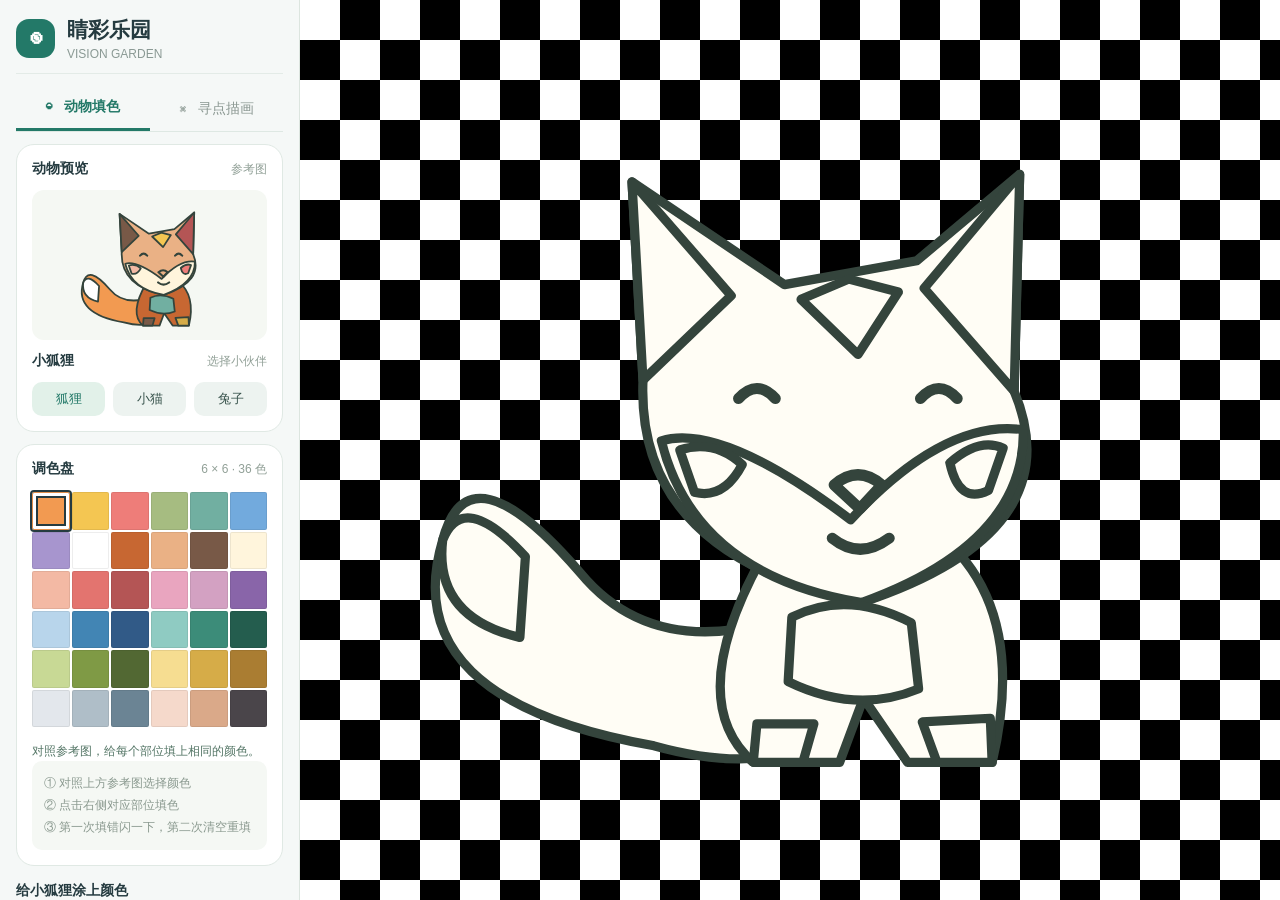
==== index.html @ 265930e8 "Use full-height sidebar and edge-to-edge animated training area" ====
<!doctype html><html lang="zh-CN"><head><meta charset="utf-8"><meta name="viewport" content="width=device-width,initial-scale=1"><title>睛彩乐园 · 视觉互动训练</title><style>
:root{font-family:Inter,'Microsoft YaHei',sans-serif;color:#253b40;background:#f5f8f7;--accent:#237968}*{box-sizing:border-box}body{margin:0}button,select,input{font:inherit}button,select{cursor:pointer}button{border:0;border-radius:10px;padding:11px 18px;background:#edf3f0;color:#38534c}button:hover{filter:brightness(.96)}button:focus-visible,select:focus-visible{outline:3px solid #e8a83b;outline-offset:3px}.top{height:84px;border-bottom:1px solid #e3ebe7;background:white;display:flex;align-items:center;justify-content:space-between;padding:0 5%}.brand{font-size:21px;font-weight:800;display:flex;gap:12px;align-items:center}.logo{background:#237968;color:white;width:39px;height:39px;border-radius:13px;display:grid;place-items:center;font-size:25px}.sub{font-size:12px;font-weight:400;color:#8a9994;margin-top:3px}.tag{font-size:12px;background:#edf5ef;color:#56816a;padding:8px 13px;border-radius:30px}main{max-width:1370px;margin:auto;padding:34px 36px}.heading{display:flex;justify-content:space-between;align-items:center}h1{font-size:29px;letter-spacing:1px;margin:0 0 9px}p{color:#85948e;font-size:14px;margin:0}.session{color:#678277;font-size:14px}.tabs{margin:28px 0 24px;display:flex;gap:8px;border-bottom:1px solid #dee8e3}.tabs button{background:none;border-radius:0;padding:16px 30px;color:#8b9892}.tabs button.active{color:#237968;border-bottom:3px solid #237968;font-weight:700}.layout{display:grid;grid-template-columns:280px 1fr;gap:24px}.card{background:white;border:1px solid #e0e9e4;border-radius:18px;padding:22px;margin-bottom:18px}.label{font-size:14px;font-weight:700;display:flex;justify-content:space-between;align-items:center}.muted{font-size:12px;color:#91a097;font-weight:400}.preview{height:180px;background:#f5f8f3;border-radius:12px;margin:18px 0 14px;display:grid;place-items:center}.preview svg{height:165px;width:200px}.animals{display:flex;gap:8px;margin-top:12px}.animals button{padding:8px 12px;font-size:13px;flex:1}.animals button.selected{background:#e2f1e9;color:#237968}.palette{display:grid;grid-template-columns:repeat(4,1fr);gap:14px;margin:22px 0}.swatch{width:42px;height:42px;border-radius:50%;padding:0;border:4px solid white;box-shadow:0 0 0 1px #e4eae6}.swatch.selected{box-shadow:0 0 0 2px #237968;transform:scale(1.08)}.hint{padding:12px;border-radius:10px;background:#f5f8f4;font-size:12px;line-height:1.8;color:#8a998f}.workspace{background:white;border:1px solid #dfe8e2;border-radius:18px;overflow:hidden;align-self:start}.workhead{padding:20px 24px;display:flex;align-items:center;justify-content:space-between}.status{font-size:12px;color:#61937c;display:flex;align-items:center;gap:6px}.status:before{content:'';height:6px;width:6px;border-radius:50%;background:#70ac86}.stage{height:465px;position:relative;display:grid;place-items:center;overflow:hidden;animation:soft 18s infinite alternate;transition:background 3s}.stage svg{height:90%;width:90%;max-width:620px;overflow:visible}.stage [data-part]{cursor:pointer;transition:fill .2s}.stage [data-part]:hover{filter:brightness(.95)}@keyframes soft{0%{background-color:#e6efd2}35%{background-color:#e3eaf7}70%{background-color:#f4e5d6}100%{background-color:#e0eee7}}.stage.paused,.stage.paused *{animation-play-state:paused!important}.stage.checker{animation:pattern 16s infinite alternate;background-image:conic-gradient(#b9d88c 25%,#e9a19b 0 50%,#b9d88c 0 75%,#e9a19b 0);background-size:64px 64px}.stage.stripes{animation:pattern 16s infinite alternate;background-image:repeating-linear-gradient(45deg,#333 0 18px,#fafafa 18px 36px)}@keyframes pattern{to{background-position:64px 32px}}.footbar{display:flex;align-items:center;justify-content:space-between;padding:18px 24px;gap:12px}.progress{height:5px;width:130px;background:#e9efeb;border-radius:5px;overflow:hidden;margin-top:7px}.progress i{height:100%;display:block;background:#4f9479;transition:width .4s}.controls{display:flex;gap:9px}.primary{background:#237968;color:white}.settings{display:flex;gap:24px;align-items:center;flex-wrap:wrap;background:white;border:1px solid #e0e9e4;padding:18px 23px;border-radius:14px;margin-top:18px;font-size:13px}.settings select{border:1px solid #dfe8e2;padding:7px;border-radius:7px;background:white;color:#526c60}.settings label{display:flex;align-items:center;gap:10px}.bottom{font-size:12px;color:#97a59e;margin:20px 0;text-align:center;line-height:1.8}.dot{position:absolute;width:26px;height:26px;border-radius:50%;background:#24e43e;border:3px solid white;box-shadow:0 0 0 2px #194d21,0 3px 8px #0005;padding:0;transform:translate(-50%,-50%);z-index:3}.reveal{stroke-dasharray:1;stroke-dashoffset:1;transition:stroke-dashoffset .75s ease;pointer-events:none}.complete{position:absolute;bottom:20px;background:#fffef0ee;padding:12px 22px;border-radius:30px;color:#237968;font-weight:700}.hidden{display:none!important}.note{font-size:12px;color:#778e80;line-height:1.9;margin-top:18px}footer{text-align:center;padding:20px;color:#a0aea5;font-size:12px;border-top:1px solid #e4ebe5}@media(max-width:850px){main{padding:24px 16px}.layout{grid-template-columns:210px 1fr;gap:12px}.card{padding:15px}.stage{height:420px}.footbar{padding:15px;flex-wrap:wrap}.top{padding:0 20px}.session{display:none}}@media(max-width:600px){.layout{grid-template-columns:1fr}.sidebar{display:grid;grid-template-columns:1fr 1fr;gap:10px}.preview{height:120px}.preview svg{height:110px}.palette{gap:10px;grid-template-columns:repeat(3,1fr)}.swatch{width:32px;height:32px}.stage{height:380px}.heading h1{font-size:24px}.settings{gap:14px}.tabs button{padding:14px 20px}.tag{display:none}}
.palette{grid-template-columns:repeat(6,minmax(0,1fr));gap:3px;margin:20px 0;width:100%;aspect-ratio:1}.swatch{width:100%;height:auto;aspect-ratio:1;border-radius:2px;border:1px solid #00000012;box-shadow:none;min-width:0;padding:0}.swatch.selected{box-shadow:inset 0 0 0 3px #fff,inset 0 0 0 5px #253b40;transform:none;outline:2px solid #253b40;outline-offset:0;z-index:1}.stage path.wrong{animation:wrong-flash .55s ease 1}@keyframes wrong-flash{0%,100%{filter:none}50%{fill:#ff6969;filter:brightness(1.5)}}#colorFeedback{min-height:40px;margin-top:12px;font-size:12px;line-height:1.7;color:#537565}.preview{height:210px}.preview svg{height:200px}@media(max-width:600px){.palette{gap:2px}.swatch{width:100%;height:auto}.preview{height:150px}.preview svg{height:140px}}
.stage.checker,.stage.blocks,.stage.stripes,.stage.mixed{transition:none;background-color:#fff;animation:flash-pattern 2s steps(1,end) infinite;background-size:80px 80px}.stage.checker{background-image:conic-gradient(#ff0000 25%,#00ff00 0 50%,#ff0000 0 75%,#00ff00 0)}.stage.blocks{background-image:conic-gradient(#000 25%,#fff 0 50%,#000 0 75%,#fff 0)}.stage.stripes{animation-name:stripe-flash;background-image:repeating-linear-gradient(45deg,#000 0 28px,#fff 28px 56px);background-size:auto}.stage.mixed{animation-name:mixed-flash;background-image:conic-gradient(#000 25%,#fff 0 50%,#000 0 75%,#fff 0)}@keyframes flash-pattern{0%,100%{background-position:0 0}50%{background-position:40px 0}}@keyframes mixed-flash{0%,100%{background-image:conic-gradient(#000 25%,#fff 0 50%,#000 0 75%,#fff 0);background-position:0 0}50%{background-image:conic-gradient(#ff0000 25%,#00ff00 0 50%,#ff0000 0 75%,#00ff00 0);background-position:40px 0}}
@keyframes stripe-flash{0%,100%{background-position:0 0}50%{background-position:39.6px 0}}
.stage{animation:none;transition:none}.stage.checker,.stage.blocks,.stage.stripes,.stage.mixed{animation-duration:1s;animation-iteration-count:infinite;animation-timing-function:steps(1,end)}

/* Edge-to-edge training surface; all controls live in the left rail. */
html,body{width:100%;height:100%;overflow:hidden}body{background:#fff}main{max-width:none;padding:0;margin:0;width:100%;height:100dvh}.layout{display:grid;grid-template-columns:300px minmax(0,1fr);gap:0;width:100%;height:100%;background:#fff}.sidebar{display:flex;flex-direction:column;gap:12px;height:100%;overflow-y:auto;padding:16px;background:#f5f8f7;border-right:1px solid #dce5df;overscroll-behavior:contain}.layout>section{height:100%;min-width:0;min-height:0}.workspace{border:0;border-radius:0;margin:0;width:100%;height:100%;position:relative}.stage{position:absolute;inset:0;width:100%;height:100%;border-radius:0}.stage svg{height:86%;width:90%;max-width:none;max-height:none}.sidebar .top{padding:0 0 12px;height:auto;min-height:55px;background:none;flex-shrink:0}.sidebar .tag,.heading,body>footer{display:none}.sidebar .tabs{margin:0;display:flex;gap:0;flex-shrink:0}.sidebar .tabs button{padding:12px 6px;flex:1;font-size:14px}.sidebar .card{margin:0;padding:15px;flex-shrink:0}.sidebar .preview{height:150px;margin:12px 0}.sidebar .preview svg{height:145px}.sidebar .palette{margin:14px 0;gap:2px}.sidebar .workhead{padding:4px 0;display:flex;flex-direction:column;align-items:flex-start;gap:8px}.sidebar .footbar{padding:10px 0;flex-direction:column;align-items:stretch;gap:12px}.sidebar .controls{display:flex;flex-wrap:wrap;gap:6px}.sidebar .controls button{padding:10px 12px;flex:1;white-space:nowrap}.sidebar .progress{width:100%}.sidebar .settings{padding:14px;margin:0;display:flex;flex-direction:column;align-items:stretch;gap:12px}.sidebar .settings label{justify-content:space-between;flex-wrap:wrap}.sidebar .settings select{max-width:100%;font-size:12px}.sidebar #fullscreen{margin:0!important;width:100%}.sidebar .bottom{text-align:left;margin:0;font-size:11px;line-height:1.7}.sidebar #colorFeedback{min-height:0}.layout:fullscreen{width:100vw;height:100dvh}.complete{pointer-events:none}@media(max-width:850px){.layout{grid-template-columns:240px minmax(0,1fr)}.sidebar{padding:12px}.sidebar .brand{font-size:18px}.sidebar .card{padding:12px}}@media(max-width:600px){.layout{grid-template-columns:165px minmax(0,1fr)}.sidebar{padding:8px;gap:8px}.sidebar .brand{font-size:15px;gap:6px}.sidebar .logo{width:28px;height:28px;font-size:20px}.sidebar .sub{font-size:9px}.sidebar .tabs button{font-size:12px;padding:10px 2px}.sidebar .card{padding:8px}.sidebar .label{font-size:12px;flex-wrap:wrap;gap:5px}.sidebar .preview{height:115px}.sidebar .preview svg{height:110px}.sidebar .animals{gap:3px}.sidebar .animals button{padding:6px 3px;font-size:11px}.sidebar .hint{padding:7px;font-size:10px}.sidebar .settings{padding:8px}.sidebar .settings label{font-size:11px}.sidebar .settings select{width:100%;font-size:11px}.stage svg{width:96%;height:90%}}
</style></head><body><header class="top"><div class="brand"><span class="logo">◉</span><div>睛彩乐园<div class="sub">VISION GARDEN</div></div></div><span class="tag">✦ 每一次专注，都是小小的进步</span></header><main><div class="heading"><div><h1>让专注，变得有趣一点</h1><p>跟着色彩与小绿点，开启今天的视觉探索。</p></div><div class="session">◷ 本次探索 <b id="timer">00:00</b></div></div><nav class="tabs"><button class="active" data-mode="color">◒ &nbsp; 动物填色</button><button data-mode="dots">⌘ &nbsp; 寻点描画</button></nav><div class="layout"><aside class="sidebar"><section class="card"><div class="label">动物预览 <span class="muted">参考图</span></div><div id="preview" class="preview"></div><div class="label"><span id="animalTitle">小狐狸</span><span class="muted">选择小伙伴</span></div><div class="animals"><button data-animal="fox" class="selected">狐狸</button><button data-animal="cat">小猫</button><button data-animal="rabbit">兔子</button></div></section><section class="card" id="paletteCard"><div class="label">调色盘 <span class="muted">6 × 6 · 36 色</span></div><div id="palette" class="palette"></div><div id="colorFeedback" role="status" aria-live="polite">对照参考图，给每个部位填上相同的颜色。</div><div class="hint">① 对照上方参考图选择颜色<br>② 点击右侧对应部位填色<br>③ 第一次填错闪一下，第二次清空重填</div></section><section class="card hidden" id="dotCard"><div class="label">寻找小绿点</div><p class="note">点击画面中的小绿点，黑色线条就会慢慢出现。<br>沿着绿点一步步探索，看看藏着哪位小伙伴。</p><div class="hint" style="margin-top:18px">共 16 个点 · 无需拖动<br>完成后可更换动物再试一次</div></section></aside><section><div class="workspace"><div class="workhead"><span class="label" id="workTitle">给小狐狸涂上颜色</span><span class="status" id="status">黑白块交替闪烁中</span></div><div class="stage" id="stage"></div><div class="footbar"><div><span class="muted" id="progressText"></span><div class="progress"><i id="progressBar"></i></div></div><div class="controls"><button id="undo">↶ 撤销</button><button id="reset">↻ 重新开始</button><button id="pause" class="primary">Ⅱ 暂停</button></div></div></div><div class="settings"><label>背景模式 <select id="bg"><option value="mixed">黑白 / 红绿交替</option><option value="checker">红绿块闪烁</option><option value="blocks" selected>黑白块闪烁</option><option value="stripes">黑白条纹闪烁</option></select></label><label>变换速度 <select id="speed"><option value="4">慢速 · 每秒0.5次</option><option value="2">标准 · 每秒1次</option><option value="1" selected>较快 · 每秒2次</option></select></label><label id="dotSizeLabel" class="hidden">绿点大小 <input id="dotSize" type="range" min="18" max="40" value="26" style="width:75px"></label><button id="fullscreen" style="margin-left:auto">⛶ 全屏</button></div><div class="bottom">闪烁可能引起光敏不适，有光敏性癫痫史者请勿使用闪烁模式；不适时立即暂停。此项目为互动演示，不提供治疗方案。</div></section></div></main><footer>睛彩乐园 &nbsp; / &nbsp; 发现色彩 · 练习专注 · 快乐成长</footer><script src="app.js"></script></body></html>
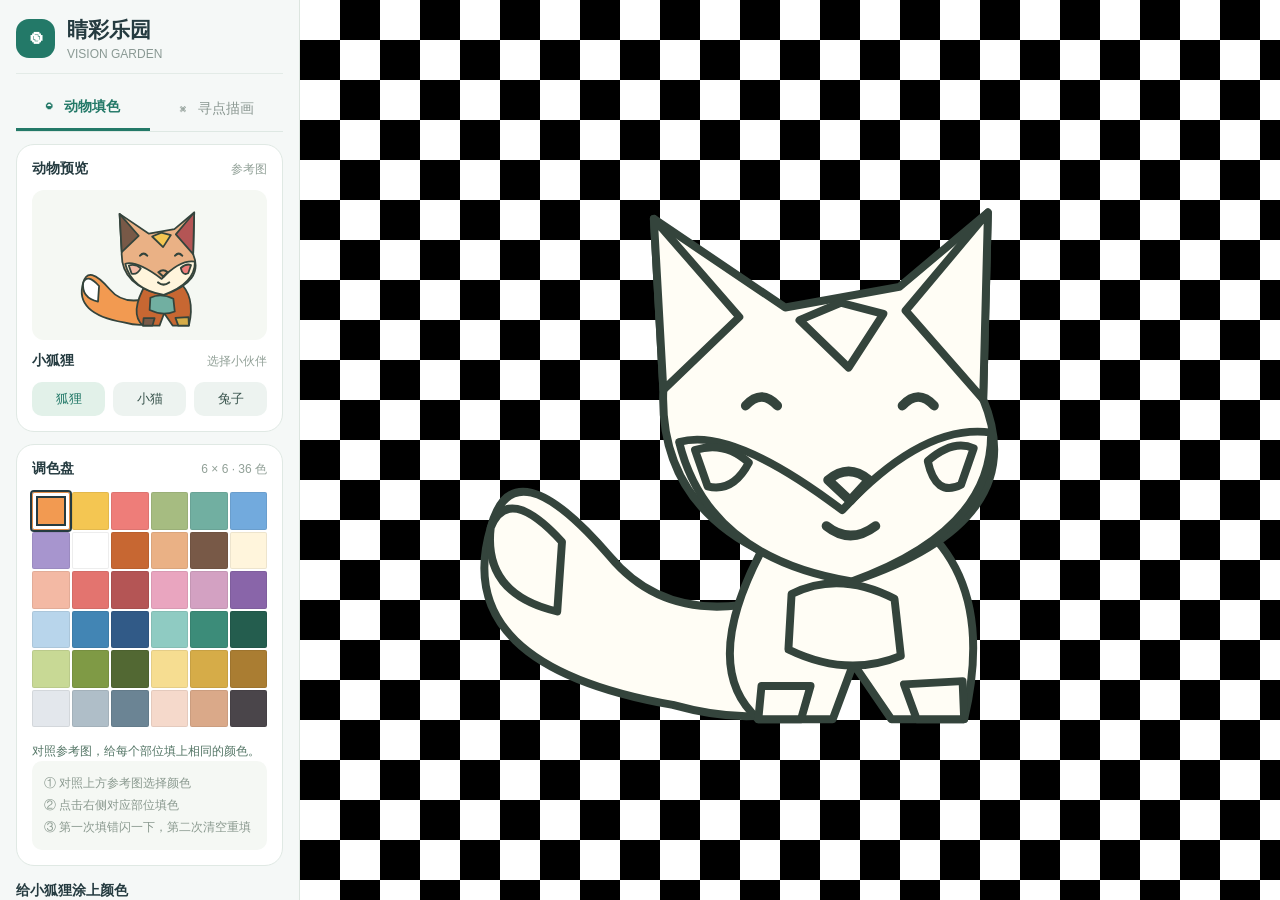
==== commit 587e3014: "Fit animal artwork within viewport without clipping" ====
--- a/index.html
+++ b/index.html
@@ -7,4 +7,7 @@
 
 /* Edge-to-edge training surface; all controls live in the left rail. */
 html,body{width:100%;height:100%;overflow:hidden}body{background:#fff}main{max-width:none;padding:0;margin:0;width:100%;height:100dvh}.layout{display:grid;grid-template-columns:300px minmax(0,1fr);gap:0;width:100%;height:100%;background:#fff}.sidebar{display:flex;flex-direction:column;gap:12px;height:100%;overflow-y:auto;padding:16px;background:#f5f8f7;border-right:1px solid #dce5df;overscroll-behavior:contain}.layout>section{height:100%;min-width:0;min-height:0}.workspace{border:0;border-radius:0;margin:0;width:100%;height:100%;position:relative}.stage{position:absolute;inset:0;width:100%;height:100%;border-radius:0}.stage svg{height:86%;width:90%;max-width:none;max-height:none}.sidebar .top{padding:0 0 12px;height:auto;min-height:55px;background:none;flex-shrink:0}.sidebar .tag,.heading,body>footer{display:none}.sidebar .tabs{margin:0;display:flex;gap:0;flex-shrink:0}.sidebar .tabs button{padding:12px 6px;flex:1;font-size:14px}.sidebar .card{margin:0;padding:15px;flex-shrink:0}.sidebar .preview{height:150px;margin:12px 0}.sidebar .preview svg{height:145px}.sidebar .palette{margin:14px 0;gap:2px}.sidebar .workhead{padding:4px 0;display:flex;flex-direction:column;align-items:flex-start;gap:8px}.sidebar .footbar{padding:10px 0;flex-direction:column;align-items:stretch;gap:12px}.sidebar .controls{display:flex;flex-wrap:wrap;gap:6px}.sidebar .controls button{padding:10px 12px;flex:1;white-space:nowrap}.sidebar .progress{width:100%}.sidebar .settings{padding:14px;margin:0;display:flex;flex-direction:column;align-items:stretch;gap:12px}.sidebar .settings label{justify-content:space-between;flex-wrap:wrap}.sidebar .settings select{max-width:100%;font-size:12px}.sidebar #fullscreen{margin:0!important;width:100%}.sidebar .bottom{text-align:left;margin:0;font-size:11px;line-height:1.7}.sidebar #colorFeedback{min-height:0}.layout:fullscreen{width:100vw;height:100dvh}.complete{pointer-events:none}@media(max-width:850px){.layout{grid-template-columns:240px minmax(0,1fr)}.sidebar{padding:12px}.sidebar .brand{font-size:18px}.sidebar .card{padding:12px}}@media(max-width:600px){.layout{grid-template-columns:165px minmax(0,1fr)}.sidebar{padding:8px;gap:8px}.sidebar .brand{font-size:15px;gap:6px}.sidebar .logo{width:28px;height:28px;font-size:20px}.sidebar .sub{font-size:9px}.sidebar .tabs button{font-size:12px;padding:10px 2px}.sidebar .card{padding:8px}.sidebar .label{font-size:12px;flex-wrap:wrap;gap:5px}.sidebar .preview{height:115px}.sidebar .preview svg{height:110px}.sidebar .animals{gap:3px}.sidebar .animals button{padding:6px 3px;font-size:11px}.sidebar .hint{padding:7px;font-size:10px}.sidebar .settings{padding:8px}.sidebar .settings label{font-size:11px}.sidebar .settings select{width:100%;font-size:11px}.stage svg{width:96%;height:90%}}
+
+/* Size SVG against both stage dimensions without contributing intrinsic grid height. */
+.stage>svg{position:absolute;left:50%;top:50%;transform:translate(-50%,-50%);display:block;width:82%;height:82%;max-width:760px;max-height:82%;min-width:0;min-height:0;overflow:hidden;object-fit:contain}
 </style></head><body><header class="top"><div class="brand"><span class="logo">◉</span><div>睛彩乐园<div class="sub">VISION GARDEN</div></div></div><span class="tag">✦ 每一次专注，都是小小的进步</span></header><main><div class="heading"><div><h1>让专注，变得有趣一点</h1><p>跟着色彩与小绿点，开启今天的视觉探索。</p></div><div class="session">◷ 本次探索 <b id="timer">00:00</b></div></div><nav class="tabs"><button class="active" data-mode="color">◒ &nbsp; 动物填色</button><button data-mode="dots">⌘ &nbsp; 寻点描画</button></nav><div class="layout"><aside class="sidebar"><section class="card"><div class="label">动物预览 <span class="muted">参考图</span></div><div id="preview" class="preview"></div><div class="label"><span id="animalTitle">小狐狸</span><span class="muted">选择小伙伴</span></div><div class="animals"><button data-animal="fox" class="selected">狐狸</button><button data-animal="cat">小猫</button><button data-animal="rabbit">兔子</button></div></section><section class="card" id="paletteCard"><div class="label">调色盘 <span class="muted">6 × 6 · 36 色</span></div><div id="palette" class="palette"></div><div id="colorFeedback" role="status" aria-live="polite">对照参考图，给每个部位填上相同的颜色。</div><div class="hint">① 对照上方参考图选择颜色<br>② 点击右侧对应部位填色<br>③ 第一次填错闪一下，第二次清空重填</div></section><section class="card hidden" id="dotCard"><div class="label">寻找小绿点</div><p class="note">点击画面中的小绿点，黑色线条就会慢慢出现。<br>沿着绿点一步步探索，看看藏着哪位小伙伴。</p><div class="hint" style="margin-top:18px">共 16 个点 · 无需拖动<br>完成后可更换动物再试一次</div></section></aside><section><div class="workspace"><div class="workhead"><span class="label" id="workTitle">给小狐狸涂上颜色</span><span class="status" id="status">黑白块交替闪烁中</span></div><div class="stage" id="stage"></div><div class="footbar"><div><span class="muted" id="progressText"></span><div class="progress"><i id="progressBar"></i></div></div><div class="controls"><button id="undo">↶ 撤销</button><button id="reset">↻ 重新开始</button><button id="pause" class="primary">Ⅱ 暂停</button></div></div></div><div class="settings"><label>背景模式 <select id="bg"><option value="mixed">黑白 / 红绿交替</option><option value="checker">红绿块闪烁</option><option value="blocks" selected>黑白块闪烁</option><option value="stripes">黑白条纹闪烁</option></select></label><label>变换速度 <select id="speed"><option value="4">慢速 · 每秒0.5次</option><option value="2">标准 · 每秒1次</option><option value="1" selected>较快 · 每秒2次</option></select></label><label id="dotSizeLabel" class="hidden">绿点大小 <input id="dotSize" type="range" min="18" max="40" value="26" style="width:75px"></label><button id="fullscreen" style="margin-left:auto">⛶ 全屏</button></div><div class="bottom">闪烁可能引起光敏不适，有光敏性癫痫史者请勿使用闪烁模式；不适时立即暂停。此项目为互动演示，不提供治疗方案。</div></section></div></main><footer>睛彩乐园 &nbsp; / &nbsp; 发现色彩 · 练习专注 · 快乐成长</footer><script src="app.js"></script></body></html>
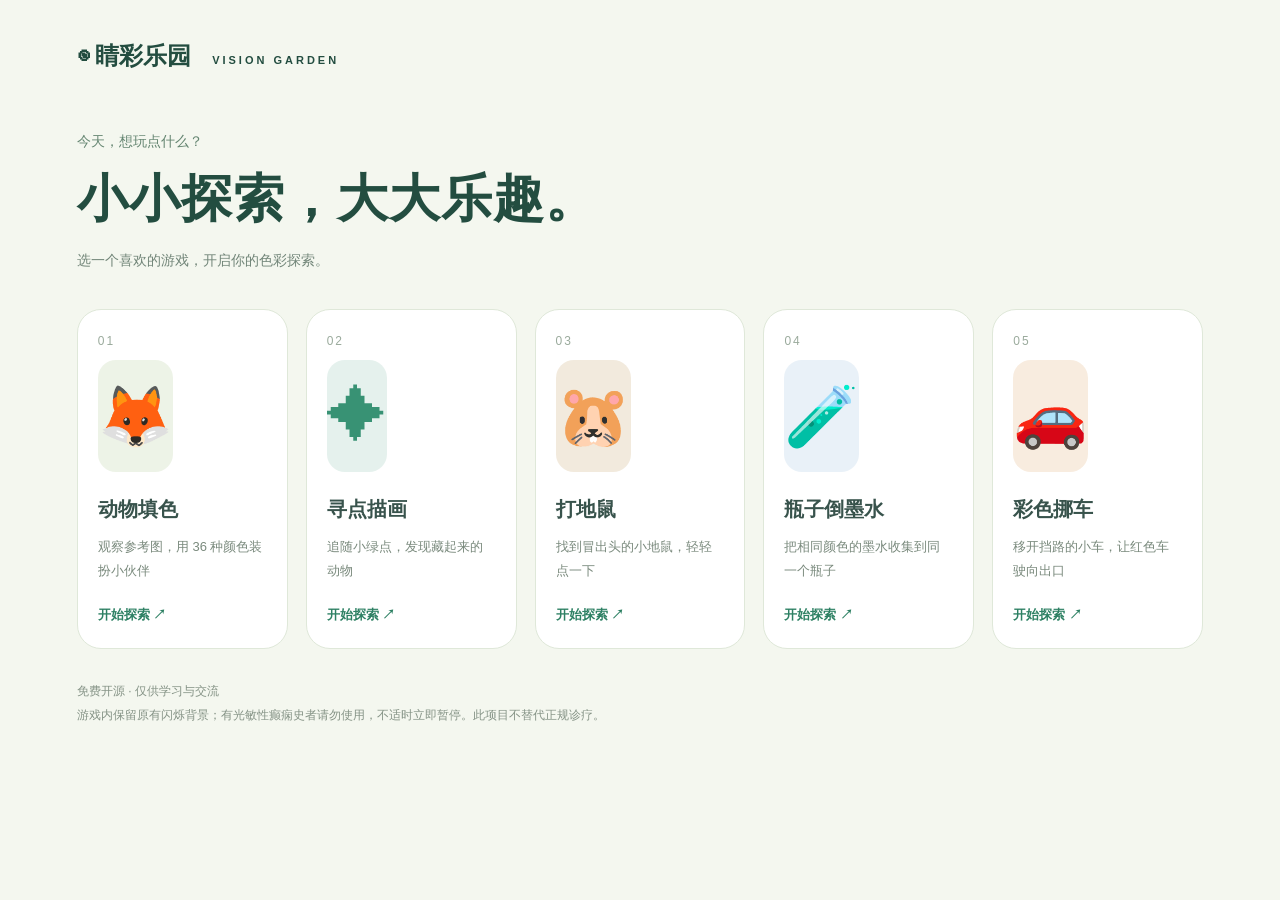
==== commit ef87a021: "Add game lobby and immersive mini-games" ====
--- a/index.html
+++ b/index.html
@@ -10,4 +10,5 @@
 
 /* Size SVG against both stage dimensions without contributing intrinsic grid height. */
 .stage>svg{position:absolute;left:50%;top:50%;transform:translate(-50%,-50%);display:block;width:82%;height:82%;max-width:760px;max-height:82%;min-width:0;min-height:0;overflow:hidden;object-fit:contain}
-</style></head><body><header class="top"><div class="brand"><span class="logo">◉</span><div>睛彩乐园<div class="sub">VISION GARDEN</div></div></div><span class="tag">✦ 每一次专注，都是小小的进步</span></header><main><div class="heading"><div><h1>让专注，变得有趣一点</h1><p>跟着色彩与小绿点，开启今天的视觉探索。</p></div><div class="session">◷ 本次探索 <b id="timer">00:00</b></div></div><nav class="tabs"><button class="active" data-mode="color">◒ &nbsp; 动物填色</button><button data-mode="dots">⌘ &nbsp; 寻点描画</button></nav><div class="layout"><aside class="sidebar"><section class="card"><div class="label">动物预览 <span class="muted">参考图</span></div><div id="preview" class="preview"></div><div class="label"><span id="animalTitle">小狐狸</span><span class="muted">选择小伙伴</span></div><div class="animals"><button data-animal="fox" class="selected">狐狸</button><button data-animal="cat">小猫</button><button data-animal="rabbit">兔子</button></div></section><section class="card" id="paletteCard"><div class="label">调色盘 <span class="muted">6 × 6 · 36 色</span></div><div id="palette" class="palette"></div><div id="colorFeedback" role="status" aria-live="polite">对照参考图，给每个部位填上相同的颜色。</div><div class="hint">① 对照上方参考图选择颜色<br>② 点击右侧对应部位填色<br>③ 第一次填错闪一下，第二次清空重填</div></section><section class="card hidden" id="dotCard"><div class="label">寻找小绿点</div><p class="note">点击画面中的小绿点，黑色线条就会慢慢出现。<br>沿着绿点一步步探索，看看藏着哪位小伙伴。</p><div class="hint" style="margin-top:18px">共 16 个点 · 无需拖动<br>完成后可更换动物再试一次</div></section></aside><section><div class="workspace"><div class="workhead"><span class="label" id="workTitle">给小狐狸涂上颜色</span><span class="status" id="status">黑白块交替闪烁中</span></div><div class="stage" id="stage"></div><div class="footbar"><div><span class="muted" id="progressText"></span><div class="progress"><i id="progressBar"></i></div></div><div class="controls"><button id="undo">↶ 撤销</button><button id="reset">↻ 重新开始</button><button id="pause" class="primary">Ⅱ 暂停</button></div></div></div><div class="settings"><label>背景模式 <select id="bg"><option value="mixed">黑白 / 红绿交替</option><option value="checker">红绿块闪烁</option><option value="blocks" selected>黑白块闪烁</option><option value="stripes">黑白条纹闪烁</option></select></label><label>变换速度 <select id="speed"><option value="4">慢速 · 每秒0.5次</option><option value="2">标准 · 每秒1次</option><option value="1" selected>较快 · 每秒2次</option></select></label><label id="dotSizeLabel" class="hidden">绿点大小 <input id="dotSize" type="range" min="18" max="40" value="26" style="width:75px"></label><button id="fullscreen" style="margin-left:auto">⛶ 全屏</button></div><div class="bottom">闪烁可能引起光敏不适，有光敏性癫痫史者请勿使用闪烁模式；不适时立即暂停。此项目为互动演示，不提供治疗方案。</div></section></div></main><footer>睛彩乐园 &nbsp; / &nbsp; 发现色彩 · 练习专注 · 快乐成长</footer><script src="app.js"></script></body></html>
+</style><link rel="stylesheet" href="games.css"></head><body><header class="top"><div class="brand"><span class="logo">◉</span><div>睛彩乐园<div class="sub">VISION GARDEN</div></div></div><span class="tag">✦ 每一次专注，都是小小的进步</span></header><main><div class="heading"><div><h1>让专注，变得有趣一点</h1><p>跟着色彩与小绿点，开启今天的视觉探索。</p></div><div class="session">◷ 本次探索 <b id="timer">00:00</b></div></div><nav class="tabs"><button class="active" data-mode="color">◒ &nbsp; 动物填色</button><button data-mode="dots">⌘ &nbsp; 寻点描画</button></nav><div class="layout"><aside class="sidebar"><section class="card"><div class="label">动物预览 <span class="muted">参考图</span></div><div id="preview" class="preview"></div><div class="label"><span id="animalTitle">小狐狸</span><span class="muted">选择小伙伴</span></div><div class="animals"><button data-animal="fox" class="selected">狐狸</button><button data-animal="cat">小猫</button><button data-animal="rabbit">兔子</button></div></section><section class="card" id="paletteCard"><div class="label">调色盘 <span class="muted">6 × 6 · 36 色</span></div><div id="palette" class="palette"></div><div id="colorFeedback" role="status" aria-live="polite">对照参考图，给每个部位填上相同的颜色。</div><div class="hint">① 对照上方参考图选择颜色<br>② 点击右侧对应部位填色<br>③ 第一次填错闪一下，第二次清空重填</div></section><section class="card hidden" id="dotCard"><div class="label">寻找小绿点</div><p class="note">点击画面中的小绿点，黑色线条就会慢慢出现。<br>沿着绿点一步步探索，看看藏着哪位小伙伴。</p><div class="hint" style="margin-top:18px">共 16 个点 · 无需拖动<br>完成后可更换动物再试一次</div></section></aside><section><div class="workspace"><div class="workhead"><span class="label" id="workTitle">给小狐狸涂上颜色</span><span class="status" id="status">黑白块交替闪烁中</span></div><div class="stage" id="stage"></div><div class="footbar"><div><span class="muted" id="progressText"></span><div class="progress"><i id="progressBar"></i></div></div><div class="controls"><button id="undo">↶ 撤销</button><button id="reset">↻ 重新开始</button><button id="pause" class="primary">Ⅱ 暂停</button></div></div></div><div class="settings"><label>背景模式 <select id="bg"><option value="mixed">黑白 / 红绿交替</option><option value="checker">红绿块闪烁</option><option value="blocks" selected>黑白块闪烁</option><option value="stripes">黑白条纹闪烁</option></select></label><label>变换速度 <select id="speed"><option value="4">慢速 · 每秒0.5次</option><option value="2">标准 · 每秒1次</option><option value="1" selected>较快 · 每秒2次</option></select></label><label id="dotSizeLabel" class="hidden">绿点大小 <input id="dotSize" type="range" min="18" max="40" value="26" style="width:75px"></label><button id="fullscreen" style="margin-left:auto">⛶ 全屏</button></div><div class="bottom">闪烁可能引起光敏不适，有光敏性癫痫史者请勿使用闪烁模式；不适时立即暂停。此项目为互动演示，不提供治疗方案。</div></section></div></main><footer>睛彩乐园 &nbsp; / &nbsp; 发现色彩 · 练习专注 · 快乐成长</footer><script src="app.js"></script><script src="games.js"></script></body></html>
+
--- a/games.css
+++ b/games.css
@@ -0,0 +1,2 @@
+#home{height:100dvh;overflow:auto;background:#f4f7ef;padding:40px clamp(20px,6vw,100px);color:#234d40}.home-brand{font-size:24px;font-weight:800}.home-brand small{font-size:11px;letter-spacing:3px;margin-left:14px}.home-intro{margin:60px 0 36px}.home-intro>span{font-size:14px;color:#648571}.home-intro h1{font-size:clamp(30px,4vw,54px);margin:14px 0}.home-intro p{color:#718578;line-height:1.8}.game-grid{display:grid;grid-template-columns:repeat(5,minmax(0,1fr));gap:18px}.game-card{text-align:left;border-radius:24px;background:#fff;padding:24px 20px;min-height:310px;border:1px solid #dfe8d9;position:relative;transition:transform .2s,box-shadow .2s;display:flex;flex-direction:column}.game-card:hover{transform:translateY(-5px);box-shadow:0 12px 30px #244e4012}.game-number{font-size:12px;color:#9aaa9c;letter-spacing:2px}.game-icon{display:grid;place-items:center;font-size:60px;height:112px;margin:12px 0;background:#edf3e7;border-radius:18px}.game-dots .game-icon{color:#389274;background:#e5f1ed}.game-water .game-icon{background:#e9f1f8}.game-cars .game-icon{background:#f8ecdf}.game-mole .game-icon{background:#f2eadd}.game-card h2{font-size:20px;margin:12px 0}.game-card p{font-size:13px;line-height:1.8;color:#7a8a7d}.play-link{margin-top:auto;padding-top:24px;font-size:13px;font-weight:700;color:#2d8063}.home-note{font-size:12px;line-height:2;color:#859386;margin:30px 0}.layout.immersive{grid-template-columns:minmax(0,1fr)}.immersive>.sidebar{display:none}.game-toolbar{position:absolute;z-index:10;top:12px;left:312px;right:12px;display:flex;align-items:center;gap:8px;background:#fffffff2;border:1px solid #dfe8df;padding:8px;border-radius:15px;box-shadow:0 4px 20px #0001;flex-wrap:wrap}.immersive .game-toolbar{left:12px}.game-toolbar button{font-size:13px;padding:9px 12px}.game-toolbar strong{font-size:15px}.game-toolbar #gameMeter{margin-right:auto;font-size:12px;color:#5d776a}.game-options{position:absolute;right:12px;top:76px;z-index:20;background:white;border-radius:14px;padding:18px;box-shadow:0 8px 35px #0003;width:min(340px,90vw)}.game-options .settings{margin:0;padding:0;border:0;display:flex;flex-direction:column;align-items:stretch;gap:16px}.game-options label{display:flex;justify-content:space-between;align-items:center;gap:12px;font-size:13px}.game-options #animalOption{margin-top:16px}.game-options p{font-size:11px;line-height:1.7;margin-top:15px}.play-area{position:absolute;inset:88px 12px 16px;display:flex;flex-direction:column;align-items:center;justify-content:center;gap:18px;overflow:auto}.play-caption{text-align:center;background:#fffffff2;padding:12px 24px;border-radius:18px;max-width:95%}.play-caption h2{font-size:22px;margin:0 0 7px}.play-caption p{font-size:13px;color:#63766a;line-height:1.6}.mole-board{display:grid;grid-template-columns:repeat(3,1fr);gap:clamp(10px,3vh,28px);width:min(560px,85vw);max-height:65%;aspect-ratio:1.3}.hole{background:#684933;border:6px solid #d9c49a;border-radius:50%;padding:0;box-shadow:inset 0 10px 0 #0003;min-height:0;display:grid;place-items:center}.hole span{font-size:clamp(30px,8vh,75px);line-height:1}.hole.occupied{background:#ac8c66}.bottle-board{display:flex;align-items:flex-end;justify-content:center;gap:clamp(8px,3vw,40px);padding:25px 10px 10px;max-width:100%}.bottle-wrap{background:#fffffff2;padding:12px;border-radius:16px;display:flex;align-items:center;flex-direction:column;gap:12px;color:#42634f}.bottle{position:relative;display:block;width:clamp(40px,7vw,90px);height:clamp(140px,32vh,280px);border:4px solid #526e76;border-top:0;border-radius:8px 8px 26px 26px;background:#edf4f8;overflow:hidden}.liquid{position:absolute;inset:8px 4px 4px;display:flex;flex-direction:column-reverse;overflow:hidden;border-radius:0 0 18px 18px}.liquid i{height:25%;flex-shrink:0;border-top:2px solid #ffffff80}.bottle-wrap.chosen{outline:4px solid #286d50;transform:translateY(-12px)}.mini-actions{display:flex;gap:10px;align-items:center;flex-wrap:wrap;justify-content:center;background:#fffffff2;padding:10px 16px;border-radius:12px}.mini-actions span{font-size:12px;color:#63766a}button:disabled{opacity:.45;cursor:default}.parking{position:relative;width:min(54vh,72vw,500px);aspect-ratio:1;flex-shrink:0;border:7px solid #e0e5db;border-radius:16px;background-color:#f2f4ed;background-image:linear-gradient(#bdcabc80 1px,transparent 1px),linear-gradient(90deg,#bdcabc80 1px,transparent 1px);background-size:16.6667% 16.6667%;box-shadow:0 8px 25px #0002}.car{position:absolute;border:4px solid transparent;border-radius:13px;background:var(--car);background-clip:padding-box;display:flex;align-items:center;justify-content:center;gap:7px;padding:5px;color:#fff;text-shadow:0 1px 2px #0005;font-size:22px;box-shadow:inset 0 -7px 0 #0002}.car.chosen{outline:3px solid #234e3d;outline-offset:-3px}.car small{font-size:18px}.exit-sign{position:absolute;top:33.333%;left:100%;height:16.667%;display:flex;align-items:center;white-space:nowrap;padding:0 5px;background:#fff4e0;color:#925937;border-radius:0 8px 8px 0;font-size:12px}.immersive .stage>svg{top:55%;height:75%;max-height:75%}.sidebar .top{margin-top:0}@media(max-width:1100px){.game-grid{grid-template-columns:repeat(3,1fr)}.game-toolbar{left:252px}}@media(min-width:851px){.game-toolbar{left:312px}}@media(max-width:700px){#home{padding:24px 18px}.home-intro{margin:35px 0 24px}.game-grid{grid-template-columns:repeat(2,1fr);gap:12px}.game-card{min-height:250px;padding:16px}.game-icon{height:80px;font-size:44px}.game-card h2{font-size:18px}.home-brand small{display:block;margin:7px 0}.game-toolbar{gap:5px}.game-toolbar strong{font-size:13px}.game-toolbar button{padding:7px;font-size:12px}.play-caption h2{font-size:18px}.bottle-wrap{padding:7px}.play-area{inset:115px 8px 10px;gap:12px}.game-options{top:115px}.mini-actions span{width:100%;text-align:center}}@media(max-width:600px){.game-toolbar{left:173px}.game-toolbar #gameName{display:none}.game-toolbar #gameMeter{font-size:11px}.parking{width:min(48vh,70vw)}.bottle-board{gap:6px}}@media(max-height:500px){.play-area{inset:75px 10px 6px;gap:6px}.play-caption{padding:5px 15px}.play-caption h2{font-size:16px}.play-caption p{font-size:11px}.parking{width:45vh}.bottle{height:100px}.bottle-board{padding:12px 0 0}.mini-actions{padding:4px}.mole-board{width:45vh}.hole span{font-size:30px}}
+.car:before{content:'';position:absolute;inset:18% 16%;border:3px solid #ffffff70;background:#ffffff25;border-radius:7px;pointer-events:none}.car span,.car small{z-index:1}.car:after{content:'';position:absolute;inset:8%;border-left:4px solid #263a4460;border-right:4px solid #263a4460;border-radius:10px;pointer-events:none}
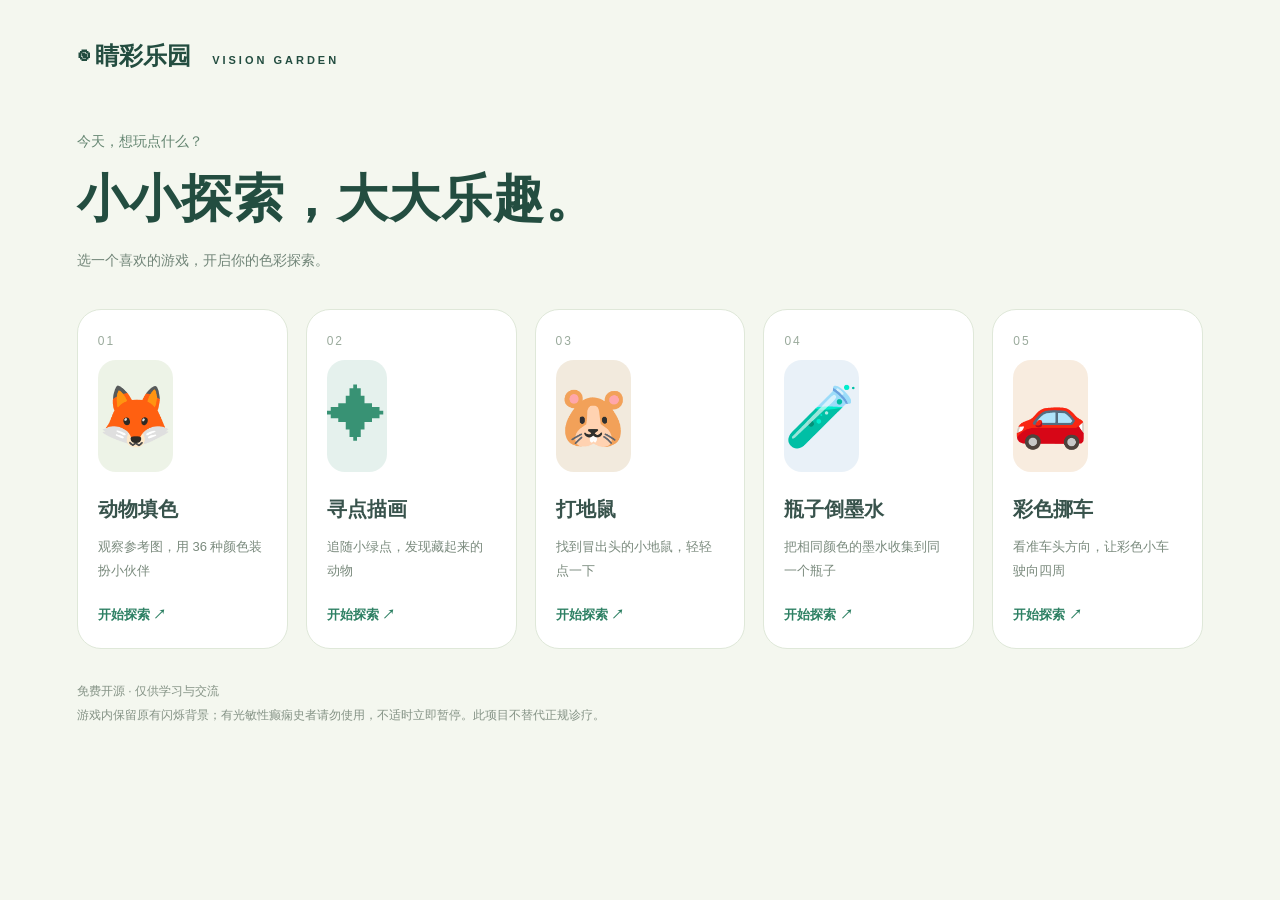
==== commit be602f33: "Change parking game to directional car escape with four exits" ====
--- a/index.html
+++ b/index.html
@@ -1,14 +1,14 @@
-<!doctype html><html lang="zh-CN"><head><meta charset="utf-8"><meta name="viewport" content="width=device-width,initial-scale=1"><title>睛彩乐园 · 视觉互动训练</title><style>
-:root{font-family:Inter,'Microsoft YaHei',sans-serif;color:#253b40;background:#f5f8f7;--accent:#237968}*{box-sizing:border-box}body{margin:0}button,select,input{font:inherit}button,select{cursor:pointer}button{border:0;border-radius:10px;padding:11px 18px;background:#edf3f0;color:#38534c}button:hover{filter:brightness(.96)}button:focus-visible,select:focus-visible{outline:3px solid #e8a83b;outline-offset:3px}.top{height:84px;border-bottom:1px solid #e3ebe7;background:white;display:flex;align-items:center;justify-content:space-between;padding:0 5%}.brand{font-size:21px;font-weight:800;display:flex;gap:12px;align-items:center}.logo{background:#237968;color:white;width:39px;height:39px;border-radius:13px;display:grid;place-items:center;font-size:25px}.sub{font-size:12px;font-weight:400;color:#8a9994;margin-top:3px}.tag{font-size:12px;background:#edf5ef;color:#56816a;padding:8px 13px;border-radius:30px}main{max-width:1370px;margin:auto;padding:34px 36px}.heading{display:flex;justify-content:space-between;align-items:center}h1{font-size:29px;letter-spacing:1px;margin:0 0 9px}p{color:#85948e;font-size:14px;margin:0}.session{color:#678277;font-size:14px}.tabs{margin:28px 0 24px;display:flex;gap:8px;border-bottom:1px solid #dee8e3}.tabs button{background:none;border-radius:0;padding:16px 30px;color:#8b9892}.tabs button.active{color:#237968;border-bottom:3px solid #237968;font-weight:700}.layout{display:grid;grid-template-columns:280px 1fr;gap:24px}.card{background:white;border:1px solid #e0e9e4;border-radius:18px;padding:22px;margin-bottom:18px}.label{font-size:14px;font-weight:700;display:flex;justify-content:space-between;align-items:center}.muted{font-size:12px;color:#91a097;font-weight:400}.preview{height:180px;background:#f5f8f3;border-radius:12px;margin:18px 0 14px;display:grid;place-items:center}.preview svg{height:165px;width:200px}.animals{display:flex;gap:8px;margin-top:12px}.animals button{padding:8px 12px;font-size:13px;flex:1}.animals button.selected{background:#e2f1e9;color:#237968}.palette{display:grid;grid-template-columns:repeat(4,1fr);gap:14px;margin:22px 0}.swatch{width:42px;height:42px;border-radius:50%;padding:0;border:4px solid white;box-shadow:0 0 0 1px #e4eae6}.swatch.selected{box-shadow:0 0 0 2px #237968;transform:scale(1.08)}.hint{padding:12px;border-radius:10px;background:#f5f8f4;font-size:12px;line-height:1.8;color:#8a998f}.workspace{background:white;border:1px solid #dfe8e2;border-radius:18px;overflow:hidden;align-self:start}.workhead{padding:20px 24px;display:flex;align-items:center;justify-content:space-between}.status{font-size:12px;color:#61937c;display:flex;align-items:center;gap:6px}.status:before{content:'';height:6px;width:6px;border-radius:50%;background:#70ac86}.stage{height:465px;position:relative;display:grid;place-items:center;overflow:hidden;animation:soft 18s infinite alternate;transition:background 3s}.stage svg{height:90%;width:90%;max-width:620px;overflow:visible}.stage [data-part]{cursor:pointer;transition:fill .2s}.stage [data-part]:hover{filter:brightness(.95)}@keyframes soft{0%{background-color:#e6efd2}35%{background-color:#e3eaf7}70%{background-color:#f4e5d6}100%{background-color:#e0eee7}}.stage.paused,.stage.paused *{animation-play-state:paused!important}.stage.checker{animation:pattern 16s infinite alternate;background-image:conic-gradient(#b9d88c 25%,#e9a19b 0 50%,#b9d88c 0 75%,#e9a19b 0);background-size:64px 64px}.stage.stripes{animation:pattern 16s infinite alternate;background-image:repeating-linear-gradient(45deg,#333 0 18px,#fafafa 18px 36px)}@keyframes pattern{to{background-position:64px 32px}}.footbar{display:flex;align-items:center;justify-content:space-between;padding:18px 24px;gap:12px}.progress{height:5px;width:130px;background:#e9efeb;border-radius:5px;overflow:hidden;margin-top:7px}.progress i{height:100%;display:block;background:#4f9479;transition:width .4s}.controls{display:flex;gap:9px}.primary{background:#237968;color:white}.settings{display:flex;gap:24px;align-items:center;flex-wrap:wrap;background:white;border:1px solid #e0e9e4;padding:18px 23px;border-radius:14px;margin-top:18px;font-size:13px}.settings select{border:1px solid #dfe8e2;padding:7px;border-radius:7px;background:white;color:#526c60}.settings label{display:flex;align-items:center;gap:10px}.bottom{font-size:12px;color:#97a59e;margin:20px 0;text-align:center;line-height:1.8}.dot{position:absolute;width:26px;height:26px;border-radius:50%;background:#24e43e;border:3px solid white;box-shadow:0 0 0 2px #194d21,0 3px 8px #0005;padding:0;transform:translate(-50%,-50%);z-index:3}.reveal{stroke-dasharray:1;stroke-dashoffset:1;transition:stroke-dashoffset .75s ease;pointer-events:none}.complete{position:absolute;bottom:20px;background:#fffef0ee;padding:12px 22px;border-radius:30px;color:#237968;font-weight:700}.hidden{display:none!important}.note{font-size:12px;color:#778e80;line-height:1.9;margin-top:18px}footer{text-align:center;padding:20px;color:#a0aea5;font-size:12px;border-top:1px solid #e4ebe5}@media(max-width:850px){main{padding:24px 16px}.layout{grid-template-columns:210px 1fr;gap:12px}.card{padding:15px}.stage{height:420px}.footbar{padding:15px;flex-wrap:wrap}.top{padding:0 20px}.session{display:none}}@media(max-width:600px){.layout{grid-template-columns:1fr}.sidebar{display:grid;grid-template-columns:1fr 1fr;gap:10px}.preview{height:120px}.preview svg{height:110px}.palette{gap:10px;grid-template-columns:repeat(3,1fr)}.swatch{width:32px;height:32px}.stage{height:380px}.heading h1{font-size:24px}.settings{gap:14px}.tabs button{padding:14px 20px}.tag{display:none}}
-.palette{grid-template-columns:repeat(6,minmax(0,1fr));gap:3px;margin:20px 0;width:100%;aspect-ratio:1}.swatch{width:100%;height:auto;aspect-ratio:1;border-radius:2px;border:1px solid #00000012;box-shadow:none;min-width:0;padding:0}.swatch.selected{box-shadow:inset 0 0 0 3px #fff,inset 0 0 0 5px #253b40;transform:none;outline:2px solid #253b40;outline-offset:0;z-index:1}.stage path.wrong{animation:wrong-flash .55s ease 1}@keyframes wrong-flash{0%,100%{filter:none}50%{fill:#ff6969;filter:brightness(1.5)}}#colorFeedback{min-height:40px;margin-top:12px;font-size:12px;line-height:1.7;color:#537565}.preview{height:210px}.preview svg{height:200px}@media(max-width:600px){.palette{gap:2px}.swatch{width:100%;height:auto}.preview{height:150px}.preview svg{height:140px}}
-.stage.checker,.stage.blocks,.stage.stripes,.stage.mixed{transition:none;background-color:#fff;animation:flash-pattern 2s steps(1,end) infinite;background-size:80px 80px}.stage.checker{background-image:conic-gradient(#ff0000 25%,#00ff00 0 50%,#ff0000 0 75%,#00ff00 0)}.stage.blocks{background-image:conic-gradient(#000 25%,#fff 0 50%,#000 0 75%,#fff 0)}.stage.stripes{animation-name:stripe-flash;background-image:repeating-linear-gradient(45deg,#000 0 28px,#fff 28px 56px);background-size:auto}.stage.mixed{animation-name:mixed-flash;background-image:conic-gradient(#000 25%,#fff 0 50%,#000 0 75%,#fff 0)}@keyframes flash-pattern{0%,100%{background-position:0 0}50%{background-position:40px 0}}@keyframes mixed-flash{0%,100%{background-image:conic-gradient(#000 25%,#fff 0 50%,#000 0 75%,#fff 0);background-position:0 0}50%{background-image:conic-gradient(#ff0000 25%,#00ff00 0 50%,#ff0000 0 75%,#00ff00 0);background-position:40px 0}}
-@keyframes stripe-flash{0%,100%{background-position:0 0}50%{background-position:39.6px 0}}
-.stage{animation:none;transition:none}.stage.checker,.stage.blocks,.stage.stripes,.stage.mixed{animation-duration:1s;animation-iteration-count:infinite;animation-timing-function:steps(1,end)}
-
-/* Edge-to-edge training surface; all controls live in the left rail. */
-html,body{width:100%;height:100%;overflow:hidden}body{background:#fff}main{max-width:none;padding:0;margin:0;width:100%;height:100dvh}.layout{display:grid;grid-template-columns:300px minmax(0,1fr);gap:0;width:100%;height:100%;background:#fff}.sidebar{display:flex;flex-direction:column;gap:12px;height:100%;overflow-y:auto;padding:16px;background:#f5f8f7;border-right:1px solid #dce5df;overscroll-behavior:contain}.layout>section{height:100%;min-width:0;min-height:0}.workspace{border:0;border-radius:0;margin:0;width:100%;height:100%;position:relative}.stage{position:absolute;inset:0;width:100%;height:100%;border-radius:0}.stage svg{height:86%;width:90%;max-width:none;max-height:none}.sidebar .top{padding:0 0 12px;height:auto;min-height:55px;background:none;flex-shrink:0}.sidebar .tag,.heading,body>footer{display:none}.sidebar .tabs{margin:0;display:flex;gap:0;flex-shrink:0}.sidebar .tabs button{padding:12px 6px;flex:1;font-size:14px}.sidebar .card{margin:0;padding:15px;flex-shrink:0}.sidebar .preview{height:150px;margin:12px 0}.sidebar .preview svg{height:145px}.sidebar .palette{margin:14px 0;gap:2px}.sidebar .workhead{padding:4px 0;display:flex;flex-direction:column;align-items:flex-start;gap:8px}.sidebar .footbar{padding:10px 0;flex-direction:column;align-items:stretch;gap:12px}.sidebar .controls{display:flex;flex-wrap:wrap;gap:6px}.sidebar .controls button{padding:10px 12px;flex:1;white-space:nowrap}.sidebar .progress{width:100%}.sidebar .settings{padding:14px;margin:0;display:flex;flex-direction:column;align-items:stretch;gap:12px}.sidebar .settings label{justify-content:space-between;flex-wrap:wrap}.sidebar .settings select{max-width:100%;font-size:12px}.sidebar #fullscreen{margin:0!important;width:100%}.sidebar .bottom{text-align:left;margin:0;font-size:11px;line-height:1.7}.sidebar #colorFeedback{min-height:0}.layout:fullscreen{width:100vw;height:100dvh}.complete{pointer-events:none}@media(max-width:850px){.layout{grid-template-columns:240px minmax(0,1fr)}.sidebar{padding:12px}.sidebar .brand{font-size:18px}.sidebar .card{padding:12px}}@media(max-width:600px){.layout{grid-template-columns:165px minmax(0,1fr)}.sidebar{padding:8px;gap:8px}.sidebar .brand{font-size:15px;gap:6px}.sidebar .logo{width:28px;height:28px;font-size:20px}.sidebar .sub{font-size:9px}.sidebar .tabs button{font-size:12px;padding:10px 2px}.sidebar .card{padding:8px}.sidebar .label{font-size:12px;flex-wrap:wrap;gap:5px}.sidebar .preview{height:115px}.sidebar .preview svg{height:110px}.sidebar .animals{gap:3px}.sidebar .animals button{padding:6px 3px;font-size:11px}.sidebar .hint{padding:7px;font-size:10px}.sidebar .settings{padding:8px}.sidebar .settings label{font-size:11px}.sidebar .settings select{width:100%;font-size:11px}.stage svg{width:96%;height:90%}}
-
-/* Size SVG against both stage dimensions without contributing intrinsic grid height. */
-.stage>svg{position:absolute;left:50%;top:50%;transform:translate(-50%,-50%);display:block;width:82%;height:82%;max-width:760px;max-height:82%;min-width:0;min-height:0;overflow:hidden;object-fit:contain}
-</style><link rel="stylesheet" href="games.css"></head><body><header class="top"><div class="brand"><span class="logo">◉</span><div>睛彩乐园<div class="sub">VISION GARDEN</div></div></div><span class="tag">✦ 每一次专注，都是小小的进步</span></header><main><div class="heading"><div><h1>让专注，变得有趣一点</h1><p>跟着色彩与小绿点，开启今天的视觉探索。</p></div><div class="session">◷ 本次探索 <b id="timer">00:00</b></div></div><nav class="tabs"><button class="active" data-mode="color">◒ &nbsp; 动物填色</button><button data-mode="dots">⌘ &nbsp; 寻点描画</button></nav><div class="layout"><aside class="sidebar"><section class="card"><div class="label">动物预览 <span class="muted">参考图</span></div><div id="preview" class="preview"></div><div class="label"><span id="animalTitle">小狐狸</span><span class="muted">选择小伙伴</span></div><div class="animals"><button data-animal="fox" class="selected">狐狸</button><button data-animal="cat">小猫</button><button data-animal="rabbit">兔子</button></div></section><section class="card" id="paletteCard"><div class="label">调色盘 <span class="muted">6 × 6 · 36 色</span></div><div id="palette" class="palette"></div><div id="colorFeedback" role="status" aria-live="polite">对照参考图，给每个部位填上相同的颜色。</div><div class="hint">① 对照上方参考图选择颜色<br>② 点击右侧对应部位填色<br>③ 第一次填错闪一下，第二次清空重填</div></section><section class="card hidden" id="dotCard"><div class="label">寻找小绿点</div><p class="note">点击画面中的小绿点，黑色线条就会慢慢出现。<br>沿着绿点一步步探索，看看藏着哪位小伙伴。</p><div class="hint" style="margin-top:18px">共 16 个点 · 无需拖动<br>完成后可更换动物再试一次</div></section></aside><section><div class="workspace"><div class="workhead"><span class="label" id="workTitle">给小狐狸涂上颜色</span><span class="status" id="status">黑白块交替闪烁中</span></div><div class="stage" id="stage"></div><div class="footbar"><div><span class="muted" id="progressText"></span><div class="progress"><i id="progressBar"></i></div></div><div class="controls"><button id="undo">↶ 撤销</button><button id="reset">↻ 重新开始</button><button id="pause" class="primary">Ⅱ 暂停</button></div></div></div><div class="settings"><label>背景模式 <select id="bg"><option value="mixed">黑白 / 红绿交替</option><option value="checker">红绿块闪烁</option><option value="blocks" selected>黑白块闪烁</option><option value="stripes">黑白条纹闪烁</option></select></label><label>变换速度 <select id="speed"><option value="4">慢速 · 每秒0.5次</option><option value="2">标准 · 每秒1次</option><option value="1" selected>较快 · 每秒2次</option></select></label><label id="dotSizeLabel" class="hidden">绿点大小 <input id="dotSize" type="range" min="18" max="40" value="26" style="width:75px"></label><button id="fullscreen" style="margin-left:auto">⛶ 全屏</button></div><div class="bottom">闪烁可能引起光敏不适，有光敏性癫痫史者请勿使用闪烁模式；不适时立即暂停。此项目为互动演示，不提供治疗方案。</div></section></div></main><footer>睛彩乐园 &nbsp; / &nbsp; 发现色彩 · 练习专注 · 快乐成长</footer><script src="app.js"></script><script src="games.js"></script></body></html>
+<!doctype html><html lang="zh-CN"><head><meta charset="utf-8"><meta name="viewport" content="width=device-width,initial-scale=1"><title>睛彩乐园 · 视觉互动训练</title><style>
+:root{font-family:Inter,'Microsoft YaHei',sans-serif;color:#253b40;background:#f5f8f7;--accent:#237968}*{box-sizing:border-box}body{margin:0}button,select,input{font:inherit}button,select{cursor:pointer}button{border:0;border-radius:10px;padding:11px 18px;background:#edf3f0;color:#38534c}button:hover{filter:brightness(.96)}button:focus-visible,select:focus-visible{outline:3px solid #e8a83b;outline-offset:3px}.top{height:84px;border-bottom:1px solid #e3ebe7;background:white;display:flex;align-items:center;justify-content:space-between;padding:0 5%}.brand{font-size:21px;font-weight:800;display:flex;gap:12px;align-items:center}.logo{background:#237968;color:white;width:39px;height:39px;border-radius:13px;display:grid;place-items:center;font-size:25px}.sub{font-size:12px;font-weight:400;color:#8a9994;margin-top:3px}.tag{font-size:12px;background:#edf5ef;color:#56816a;padding:8px 13px;border-radius:30px}main{max-width:1370px;margin:auto;padding:34px 36px}.heading{display:flex;justify-content:space-between;align-items:center}h1{font-size:29px;letter-spacing:1px;margin:0 0 9px}p{color:#85948e;font-size:14px;margin:0}.session{color:#678277;font-size:14px}.tabs{margin:28px 0 24px;display:flex;gap:8px;border-bottom:1px solid #dee8e3}.tabs button{background:none;border-radius:0;padding:16px 30px;color:#8b9892}.tabs button.active{color:#237968;border-bottom:3px solid #237968;font-weight:700}.layout{display:grid;grid-template-columns:280px 1fr;gap:24px}.card{background:white;border:1px solid #e0e9e4;border-radius:18px;padding:22px;margin-bottom:18px}.label{font-size:14px;font-weight:700;display:flex;justify-content:space-between;align-items:center}.muted{font-size:12px;color:#91a097;font-weight:400}.preview{height:180px;background:#f5f8f3;border-radius:12px;margin:18px 0 14px;display:grid;place-items:center}.preview svg{height:165px;width:200px}.animals{display:flex;gap:8px;margin-top:12px}.animals button{padding:8px 12px;font-size:13px;flex:1}.animals button.selected{background:#e2f1e9;color:#237968}.palette{display:grid;grid-template-columns:repeat(4,1fr);gap:14px;margin:22px 0}.swatch{width:42px;height:42px;border-radius:50%;padding:0;border:4px solid white;box-shadow:0 0 0 1px #e4eae6}.swatch.selected{box-shadow:0 0 0 2px #237968;transform:scale(1.08)}.hint{padding:12px;border-radius:10px;background:#f5f8f4;font-size:12px;line-height:1.8;color:#8a998f}.workspace{background:white;border:1px solid #dfe8e2;border-radius:18px;overflow:hidden;align-self:start}.workhead{padding:20px 24px;display:flex;align-items:center;justify-content:space-between}.status{font-size:12px;color:#61937c;display:flex;align-items:center;gap:6px}.status:before{content:'';height:6px;width:6px;border-radius:50%;background:#70ac86}.stage{height:465px;position:relative;display:grid;place-items:center;overflow:hidden;animation:soft 18s infinite alternate;transition:background 3s}.stage svg{height:90%;width:90%;max-width:620px;overflow:visible}.stage [data-part]{cursor:pointer;transition:fill .2s}.stage [data-part]:hover{filter:brightness(.95)}@keyframes soft{0%{background-color:#e6efd2}35%{background-color:#e3eaf7}70%{background-color:#f4e5d6}100%{background-color:#e0eee7}}.stage.paused,.stage.paused *{animation-play-state:paused!important}.stage.checker{animation:pattern 16s infinite alternate;background-image:conic-gradient(#b9d88c 25%,#e9a19b 0 50%,#b9d88c 0 75%,#e9a19b 0);background-size:64px 64px}.stage.stripes{animation:pattern 16s infinite alternate;background-image:repeating-linear-gradient(45deg,#333 0 18px,#fafafa 18px 36px)}@keyframes pattern{to{background-position:64px 32px}}.footbar{display:flex;align-items:center;justify-content:space-between;padding:18px 24px;gap:12px}.progress{height:5px;width:130px;background:#e9efeb;border-radius:5px;overflow:hidden;margin-top:7px}.progress i{height:100%;display:block;background:#4f9479;transition:width .4s}.controls{display:flex;gap:9px}.primary{background:#237968;color:white}.settings{display:flex;gap:24px;align-items:center;flex-wrap:wrap;background:white;border:1px solid #e0e9e4;padding:18px 23px;border-radius:14px;margin-top:18px;font-size:13px}.settings select{border:1px solid #dfe8e2;padding:7px;border-radius:7px;background:white;color:#526c60}.settings label{display:flex;align-items:center;gap:10px}.bottom{font-size:12px;color:#97a59e;margin:20px 0;text-align:center;line-height:1.8}.dot{position:absolute;width:26px;height:26px;border-radius:50%;background:#24e43e;border:3px solid white;box-shadow:0 0 0 2px #194d21,0 3px 8px #0005;padding:0;transform:translate(-50%,-50%);z-index:3}.reveal{stroke-dasharray:1;stroke-dashoffset:1;transition:stroke-dashoffset .75s ease;pointer-events:none}.complete{position:absolute;bottom:20px;background:#fffef0ee;padding:12px 22px;border-radius:30px;color:#237968;font-weight:700}.hidden{display:none!important}.note{font-size:12px;color:#778e80;line-height:1.9;margin-top:18px}footer{text-align:center;padding:20px;color:#a0aea5;font-size:12px;border-top:1px solid #e4ebe5}@media(max-width:850px){main{padding:24px 16px}.layout{grid-template-columns:210px 1fr;gap:12px}.card{padding:15px}.stage{height:420px}.footbar{padding:15px;flex-wrap:wrap}.top{padding:0 20px}.session{display:none}}@media(max-width:600px){.layout{grid-template-columns:1fr}.sidebar{display:grid;grid-template-columns:1fr 1fr;gap:10px}.preview{height:120px}.preview svg{height:110px}.palette{gap:10px;grid-template-columns:repeat(3,1fr)}.swatch{width:32px;height:32px}.stage{height:380px}.heading h1{font-size:24px}.settings{gap:14px}.tabs button{padding:14px 20px}.tag{display:none}}
+.palette{grid-template-columns:repeat(6,minmax(0,1fr));gap:3px;margin:20px 0;width:100%;aspect-ratio:1}.swatch{width:100%;height:auto;aspect-ratio:1;border-radius:2px;border:1px solid #00000012;box-shadow:none;min-width:0;padding:0}.swatch.selected{box-shadow:inset 0 0 0 3px #fff,inset 0 0 0 5px #253b40;transform:none;outline:2px solid #253b40;outline-offset:0;z-index:1}.stage path.wrong{animation:wrong-flash .55s ease 1}@keyframes wrong-flash{0%,100%{filter:none}50%{fill:#ff6969;filter:brightness(1.5)}}#colorFeedback{min-height:40px;margin-top:12px;font-size:12px;line-height:1.7;color:#537565}.preview{height:210px}.preview svg{height:200px}@media(max-width:600px){.palette{gap:2px}.swatch{width:100%;height:auto}.preview{height:150px}.preview svg{height:140px}}
+.stage.checker,.stage.blocks,.stage.stripes,.stage.mixed{transition:none;background-color:#fff;animation:flash-pattern 2s steps(1,end) infinite;background-size:80px 80px}.stage.checker{background-image:conic-gradient(#ff0000 25%,#00ff00 0 50%,#ff0000 0 75%,#00ff00 0)}.stage.blocks{background-image:conic-gradient(#000 25%,#fff 0 50%,#000 0 75%,#fff 0)}.stage.stripes{animation-name:stripe-flash;background-image:repeating-linear-gradient(45deg,#000 0 28px,#fff 28px 56px);background-size:auto}.stage.mixed{animation-name:mixed-flash;background-image:conic-gradient(#000 25%,#fff 0 50%,#000 0 75%,#fff 0)}@keyframes flash-pattern{0%,100%{background-position:0 0}50%{background-position:40px 0}}@keyframes mixed-flash{0%,100%{background-image:conic-gradient(#000 25%,#fff 0 50%,#000 0 75%,#fff 0);background-position:0 0}50%{background-image:conic-gradient(#ff0000 25%,#00ff00 0 50%,#ff0000 0 75%,#00ff00 0);background-position:40px 0}}
+@keyframes stripe-flash{0%,100%{background-position:0 0}50%{background-position:39.6px 0}}
+.stage{animation:none;transition:none}.stage.checker,.stage.blocks,.stage.stripes,.stage.mixed{animation-duration:1s;animation-iteration-count:infinite;animation-timing-function:steps(1,end)}
 
+/* Edge-to-edge training surface; all controls live in the left rail. */
+html,body{width:100%;height:100%;overflow:hidden}body{background:#fff}main{max-width:none;padding:0;margin:0;width:100%;height:100dvh}.layout{display:grid;grid-template-columns:300px minmax(0,1fr);gap:0;width:100%;height:100%;background:#fff}.sidebar{display:flex;flex-direction:column;gap:12px;height:100%;overflow-y:auto;padding:16px;background:#f5f8f7;border-right:1px solid #dce5df;overscroll-behavior:contain}.layout>section{height:100%;min-width:0;min-height:0}.workspace{border:0;border-radius:0;margin:0;width:100%;height:100%;position:relative}.stage{position:absolute;inset:0;width:100%;height:100%;border-radius:0}.stage svg{height:86%;width:90%;max-width:none;max-height:none}.sidebar .top{padding:0 0 12px;height:auto;min-height:55px;background:none;flex-shrink:0}.sidebar .tag,.heading,body>footer{display:none}.sidebar .tabs{margin:0;display:flex;gap:0;flex-shrink:0}.sidebar .tabs button{padding:12px 6px;flex:1;font-size:14px}.sidebar .card{margin:0;padding:15px;flex-shrink:0}.sidebar .preview{height:150px;margin:12px 0}.sidebar .preview svg{height:145px}.sidebar .palette{margin:14px 0;gap:2px}.sidebar .workhead{padding:4px 0;display:flex;flex-direction:column;align-items:flex-start;gap:8px}.sidebar .footbar{padding:10px 0;flex-direction:column;align-items:stretch;gap:12px}.sidebar .controls{display:flex;flex-wrap:wrap;gap:6px}.sidebar .controls button{padding:10px 12px;flex:1;white-space:nowrap}.sidebar .progress{width:100%}.sidebar .settings{padding:14px;margin:0;display:flex;flex-direction:column;align-items:stretch;gap:12px}.sidebar .settings label{justify-content:space-between;flex-wrap:wrap}.sidebar .settings select{max-width:100%;font-size:12px}.sidebar #fullscreen{margin:0!important;width:100%}.sidebar .bottom{text-align:left;margin:0;font-size:11px;line-height:1.7}.sidebar #colorFeedback{min-height:0}.layout:fullscreen{width:100vw;height:100dvh}.complete{pointer-events:none}@media(max-width:850px){.layout{grid-template-columns:240px minmax(0,1fr)}.sidebar{padding:12px}.sidebar .brand{font-size:18px}.sidebar .card{padding:12px}}@media(max-width:600px){.layout{grid-template-columns:165px minmax(0,1fr)}.sidebar{padding:8px;gap:8px}.sidebar .brand{font-size:15px;gap:6px}.sidebar .logo{width:28px;height:28px;font-size:20px}.sidebar .sub{font-size:9px}.sidebar .tabs button{font-size:12px;padding:10px 2px}.sidebar .card{padding:8px}.sidebar .label{font-size:12px;flex-wrap:wrap;gap:5px}.sidebar .preview{height:115px}.sidebar .preview svg{height:110px}.sidebar .animals{gap:3px}.sidebar .animals button{padding:6px 3px;font-size:11px}.sidebar .hint{padding:7px;font-size:10px}.sidebar .settings{padding:8px}.sidebar .settings label{font-size:11px}.sidebar .settings select{width:100%;font-size:11px}.stage svg{width:96%;height:90%}}
+
+/* Size SVG against both stage dimensions without contributing intrinsic grid height. */
+.stage>svg{position:absolute;left:50%;top:50%;transform:translate(-50%,-50%);display:block;width:82%;height:82%;max-width:760px;max-height:82%;min-width:0;min-height:0;overflow:hidden;object-fit:contain}
+</style><link rel="stylesheet" href="games.css"></head><body><header class="top"><div class="brand"><span class="logo">◉</span><div>睛彩乐园<div class="sub">VISION GARDEN</div></div></div><span class="tag">✦ 每一次专注，都是小小的进步</span></header><main><div class="heading"><div><h1>让专注，变得有趣一点</h1><p>跟着色彩与小绿点，开启今天的视觉探索。</p></div><div class="session">◷ 本次探索 <b id="timer">00:00</b></div></div><nav class="tabs"><button class="active" data-mode="color">◒ &nbsp; 动物填色</button><button data-mode="dots">⌘ &nbsp; 寻点描画</button></nav><div class="layout"><aside class="sidebar"><section class="card"><div class="label">动物预览 <span class="muted">参考图</span></div><div id="preview" class="preview"></div><div class="label"><span id="animalTitle">小狐狸</span><span class="muted">选择小伙伴</span></div><div class="animals"><button data-animal="fox" class="selected">狐狸</button><button data-animal="cat">小猫</button><button data-animal="rabbit">兔子</button></div></section><section class="card" id="paletteCard"><div class="label">调色盘 <span class="muted">6 × 6 · 36 色</span></div><div id="palette" class="palette"></div><div id="colorFeedback" role="status" aria-live="polite">对照参考图，给每个部位填上相同的颜色。</div><div class="hint">① 对照上方参考图选择颜色<br>② 点击右侧对应部位填色<br>③ 第一次填错闪一下，第二次清空重填</div></section><section class="card hidden" id="dotCard"><div class="label">寻找小绿点</div><p class="note">点击画面中的小绿点，黑色线条就会慢慢出现。<br>沿着绿点一步步探索，看看藏着哪位小伙伴。</p><div class="hint" style="margin-top:18px">共 16 个点 · 无需拖动<br>完成后可更换动物再试一次</div></section></aside><section><div class="workspace"><div class="workhead"><span class="label" id="workTitle">给小狐狸涂上颜色</span><span class="status" id="status">黑白块交替闪烁中</span></div><div class="stage" id="stage"></div><div class="footbar"><div><span class="muted" id="progressText"></span><div class="progress"><i id="progressBar"></i></div></div><div class="controls"><button id="undo">↶ 撤销</button><button id="reset">↻ 重新开始</button><button id="pause" class="primary">Ⅱ 暂停</button></div></div></div><div class="settings"><label>背景模式 <select id="bg"><option value="mixed">黑白 / 红绿交替</option><option value="checker">红绿块闪烁</option><option value="blocks" selected>黑白块闪烁</option><option value="stripes">黑白条纹闪烁</option></select></label><label>变换速度 <select id="speed"><option value="4">慢速 · 每秒0.5次</option><option value="2">标准 · 每秒1次</option><option value="1" selected>较快 · 每秒2次</option></select></label><label id="dotSizeLabel" class="hidden">绿点大小 <input id="dotSize" type="range" min="18" max="40" value="26" style="width:75px"></label><button id="fullscreen" style="margin-left:auto">⛶ 全屏</button></div><div class="bottom">闪烁可能引起光敏不适，有光敏性癫痫史者请勿使用闪烁模式；不适时立即暂停。此项目为互动演示，不提供治疗方案。</div></section></div></main><footer>睛彩乐园 &nbsp; / &nbsp; 发现色彩 · 练习专注 · 快乐成长</footer><script src="app.js"></script><script src="games.js"></script><script src="traffic.js"></script></body></html>
+
--- a/games.css
+++ b/games.css
@@ -1,2 +1,4 @@
 #home{height:100dvh;overflow:auto;background:#f4f7ef;padding:40px clamp(20px,6vw,100px);color:#234d40}.home-brand{font-size:24px;font-weight:800}.home-brand small{font-size:11px;letter-spacing:3px;margin-left:14px}.home-intro{margin:60px 0 36px}.home-intro>span{font-size:14px;color:#648571}.home-intro h1{font-size:clamp(30px,4vw,54px);margin:14px 0}.home-intro p{color:#718578;line-height:1.8}.game-grid{display:grid;grid-template-columns:repeat(5,minmax(0,1fr));gap:18px}.game-card{text-align:left;border-radius:24px;background:#fff;padding:24px 20px;min-height:310px;border:1px solid #dfe8d9;position:relative;transition:transform .2s,box-shadow .2s;display:flex;flex-direction:column}.game-card:hover{transform:translateY(-5px);box-shadow:0 12px 30px #244e4012}.game-number{font-size:12px;color:#9aaa9c;letter-spacing:2px}.game-icon{display:grid;place-items:center;font-size:60px;height:112px;margin:12px 0;background:#edf3e7;border-radius:18px}.game-dots .game-icon{color:#389274;background:#e5f1ed}.game-water .game-icon{background:#e9f1f8}.game-cars .game-icon{background:#f8ecdf}.game-mole .game-icon{background:#f2eadd}.game-card h2{font-size:20px;margin:12px 0}.game-card p{font-size:13px;line-height:1.8;color:#7a8a7d}.play-link{margin-top:auto;padding-top:24px;font-size:13px;font-weight:700;color:#2d8063}.home-note{font-size:12px;line-height:2;color:#859386;margin:30px 0}.layout.immersive{grid-template-columns:minmax(0,1fr)}.immersive>.sidebar{display:none}.game-toolbar{position:absolute;z-index:10;top:12px;left:312px;right:12px;display:flex;align-items:center;gap:8px;background:#fffffff2;border:1px solid #dfe8df;padding:8px;border-radius:15px;box-shadow:0 4px 20px #0001;flex-wrap:wrap}.immersive .game-toolbar{left:12px}.game-toolbar button{font-size:13px;padding:9px 12px}.game-toolbar strong{font-size:15px}.game-toolbar #gameMeter{margin-right:auto;font-size:12px;color:#5d776a}.game-options{position:absolute;right:12px;top:76px;z-index:20;background:white;border-radius:14px;padding:18px;box-shadow:0 8px 35px #0003;width:min(340px,90vw)}.game-options .settings{margin:0;padding:0;border:0;display:flex;flex-direction:column;align-items:stretch;gap:16px}.game-options label{display:flex;justify-content:space-between;align-items:center;gap:12px;font-size:13px}.game-options #animalOption{margin-top:16px}.game-options p{font-size:11px;line-height:1.7;margin-top:15px}.play-area{position:absolute;inset:88px 12px 16px;display:flex;flex-direction:column;align-items:center;justify-content:center;gap:18px;overflow:auto}.play-caption{text-align:center;background:#fffffff2;padding:12px 24px;border-radius:18px;max-width:95%}.play-caption h2{font-size:22px;margin:0 0 7px}.play-caption p{font-size:13px;color:#63766a;line-height:1.6}.mole-board{display:grid;grid-template-columns:repeat(3,1fr);gap:clamp(10px,3vh,28px);width:min(560px,85vw);max-height:65%;aspect-ratio:1.3}.hole{background:#684933;border:6px solid #d9c49a;border-radius:50%;padding:0;box-shadow:inset 0 10px 0 #0003;min-height:0;display:grid;place-items:center}.hole span{font-size:clamp(30px,8vh,75px);line-height:1}.hole.occupied{background:#ac8c66}.bottle-board{display:flex;align-items:flex-end;justify-content:center;gap:clamp(8px,3vw,40px);padding:25px 10px 10px;max-width:100%}.bottle-wrap{background:#fffffff2;padding:12px;border-radius:16px;display:flex;align-items:center;flex-direction:column;gap:12px;color:#42634f}.bottle{position:relative;display:block;width:clamp(40px,7vw,90px);height:clamp(140px,32vh,280px);border:4px solid #526e76;border-top:0;border-radius:8px 8px 26px 26px;background:#edf4f8;overflow:hidden}.liquid{position:absolute;inset:8px 4px 4px;display:flex;flex-direction:column-reverse;overflow:hidden;border-radius:0 0 18px 18px}.liquid i{height:25%;flex-shrink:0;border-top:2px solid #ffffff80}.bottle-wrap.chosen{outline:4px solid #286d50;transform:translateY(-12px)}.mini-actions{display:flex;gap:10px;align-items:center;flex-wrap:wrap;justify-content:center;background:#fffffff2;padding:10px 16px;border-radius:12px}.mini-actions span{font-size:12px;color:#63766a}button:disabled{opacity:.45;cursor:default}.parking{position:relative;width:min(54vh,72vw,500px);aspect-ratio:1;flex-shrink:0;border:7px solid #e0e5db;border-radius:16px;background-color:#f2f4ed;background-image:linear-gradient(#bdcabc80 1px,transparent 1px),linear-gradient(90deg,#bdcabc80 1px,transparent 1px);background-size:16.6667% 16.6667%;box-shadow:0 8px 25px #0002}.car{position:absolute;border:4px solid transparent;border-radius:13px;background:var(--car);background-clip:padding-box;display:flex;align-items:center;justify-content:center;gap:7px;padding:5px;color:#fff;text-shadow:0 1px 2px #0005;font-size:22px;box-shadow:inset 0 -7px 0 #0002}.car.chosen{outline:3px solid #234e3d;outline-offset:-3px}.car small{font-size:18px}.exit-sign{position:absolute;top:33.333%;left:100%;height:16.667%;display:flex;align-items:center;white-space:nowrap;padding:0 5px;background:#fff4e0;color:#925937;border-radius:0 8px 8px 0;font-size:12px}.immersive .stage>svg{top:55%;height:75%;max-height:75%}.sidebar .top{margin-top:0}@media(max-width:1100px){.game-grid{grid-template-columns:repeat(3,1fr)}.game-toolbar{left:252px}}@media(min-width:851px){.game-toolbar{left:312px}}@media(max-width:700px){#home{padding:24px 18px}.home-intro{margin:35px 0 24px}.game-grid{grid-template-columns:repeat(2,1fr);gap:12px}.game-card{min-height:250px;padding:16px}.game-icon{height:80px;font-size:44px}.game-card h2{font-size:18px}.home-brand small{display:block;margin:7px 0}.game-toolbar{gap:5px}.game-toolbar strong{font-size:13px}.game-toolbar button{padding:7px;font-size:12px}.play-caption h2{font-size:18px}.bottle-wrap{padding:7px}.play-area{inset:115px 8px 10px;gap:12px}.game-options{top:115px}.mini-actions span{width:100%;text-align:center}}@media(max-width:600px){.game-toolbar{left:173px}.game-toolbar #gameName{display:none}.game-toolbar #gameMeter{font-size:11px}.parking{width:min(48vh,70vw)}.bottle-board{gap:6px}}@media(max-height:500px){.play-area{inset:75px 10px 6px;gap:6px}.play-caption{padding:5px 15px}.play-caption h2{font-size:16px}.play-caption p{font-size:11px}.parking{width:45vh}.bottle{height:100px}.bottle-board{padding:12px 0 0}.mini-actions{padding:4px}.mole-board{width:45vh}.hole span{font-size:30px}}
 .car:before{content:'';position:absolute;inset:18% 16%;border:3px solid #ffffff70;background:#ffffff25;border-radius:7px;pointer-events:none}.car span,.car small{z-index:1}.car:after{content:'';position:absolute;inset:8%;border-left:4px solid #263a4460;border-right:4px solid #263a4460;border-radius:10px;pointer-events:none}
+.traffic-surround{position:relative;width:min(60vh,78vw,620px);aspect-ratio:1;flex-shrink:0;margin:20px 24px}.traffic-lot{position:absolute;inset:0;border-radius:24px;background:#f4e9eef5;box-shadow:0 10px 30px #0002;border:8px solid #fff8}.traffic-car{position:absolute;background:none;border:0;border-radius:0;padding:2px;filter:drop-shadow(2px 5px 1px #29364460);touch-action:manipulation;z-index:1}.traffic-car:hover{filter:drop-shadow(2px 6px 2px #29364470) brightness(1.07);z-index:2}.traffic-car:focus-visible{outline:3px solid #216b57;border-radius:12px;outline-offset:-3px}.vehicle-art{width:100%;height:100%;display:block;overflow:visible;pointer-events:none}.exit-edge{position:absolute;background:#fffffff2;color:#437361;font-size:12px;padding:5px 12px;border-radius:20px;white-space:nowrap}.north{top:-26px;left:50%;transform:translateX(-50%)}.south{bottom:-26px;left:50%;transform:translateX(-50%)}.west{left:-30px;top:50%;padding:7px}.east{right:-30px;top:50%;padding:7px}.traffic-car.driving{animation:drive-away .65s ease-in forwards;z-index:5;pointer-events:none}.traffic-car.blocked{animation:blocked-car .25s ease-in-out 2}@keyframes drive-away{to{transform:translate(var(--exit-x),var(--exit-y));opacity:0}}@keyframes blocked-car{25%{transform:translateX(-3px)}75%{transform:translateX(3px)}}@media(max-height:600px){.traffic-surround{width:min(48vh,70vw);margin:12px 24px}.traffic-lot{border-width:4px}.exit-edge{font-size:10px;padding:3px 8px}.north{top:-19px}.south{bottom:-19px}.traffic-car{padding:1px}}@media(max-width:500px){.traffic-surround{width:min(53vh,78vw)}.traffic-lot{border-width:4px}}
+.stage .vehicle-art{width:100%;height:100%;max-width:none;max-height:none}
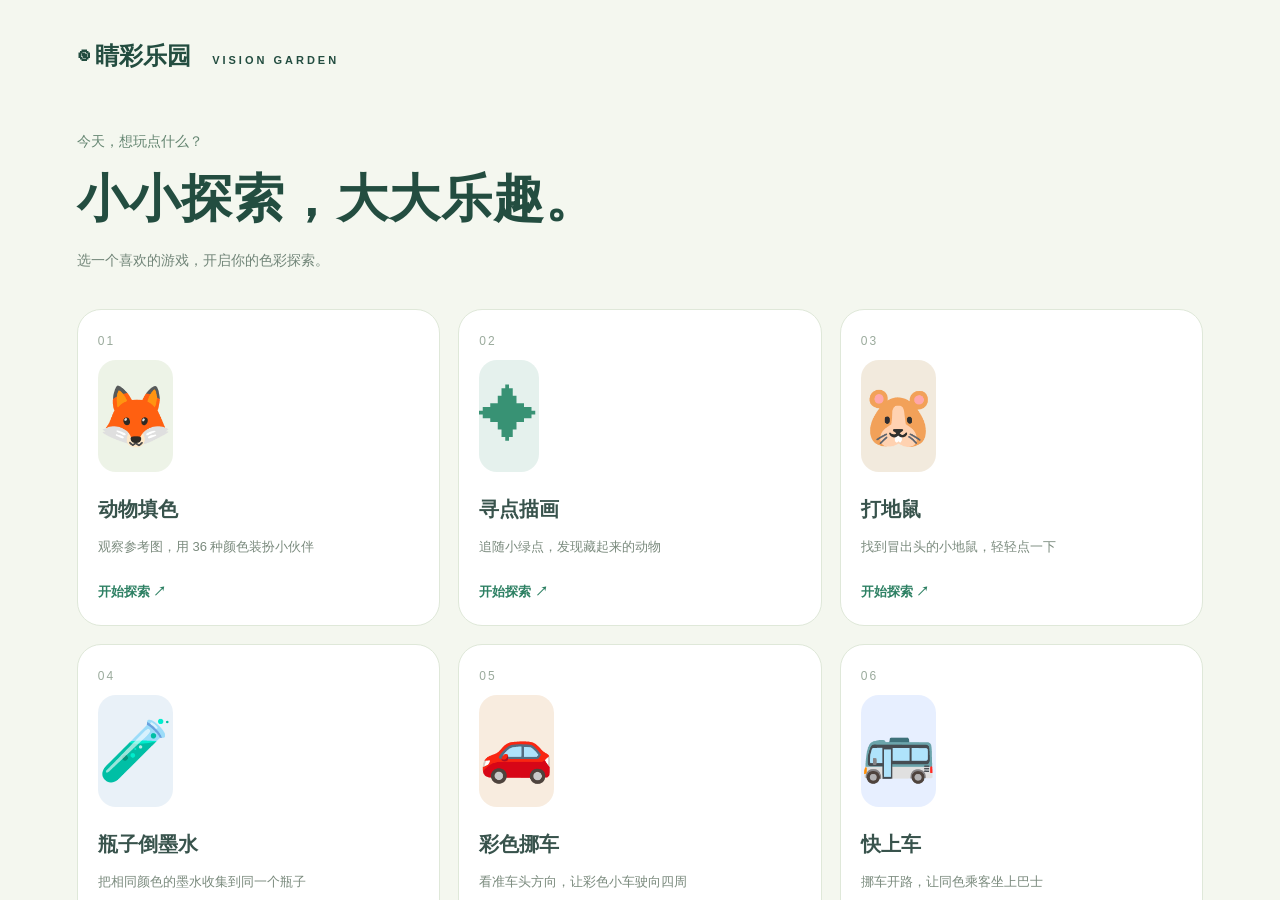
==== commit bc3c9057: "Add color-matching bus boarding puzzle" ====
--- a/index.html
+++ b/index.html
@@ -10,5 +10,5 @@
 
 /* Size SVG against both stage dimensions without contributing intrinsic grid height. */
 .stage>svg{position:absolute;left:50%;top:50%;transform:translate(-50%,-50%);display:block;width:82%;height:82%;max-width:760px;max-height:82%;min-width:0;min-height:0;overflow:hidden;object-fit:contain}
-</style><link rel="stylesheet" href="games.css"></head><body><header class="top"><div class="brand"><span class="logo">◉</span><div>睛彩乐园<div class="sub">VISION GARDEN</div></div></div><span class="tag">✦ 每一次专注，都是小小的进步</span></header><main><div class="heading"><div><h1>让专注，变得有趣一点</h1><p>跟着色彩与小绿点，开启今天的视觉探索。</p></div><div class="session">◷ 本次探索 <b id="timer">00:00</b></div></div><nav class="tabs"><button class="active" data-mode="color">◒ &nbsp; 动物填色</button><button data-mode="dots">⌘ &nbsp; 寻点描画</button></nav><div class="layout"><aside class="sidebar"><section class="card"><div class="label">动物预览 <span class="muted">参考图</span></div><div id="preview" class="preview"></div><div class="label"><span id="animalTitle">小狐狸</span><span class="muted">选择小伙伴</span></div><div class="animals"><button data-animal="fox" class="selected">狐狸</button><button data-animal="cat">小猫</button><button data-animal="rabbit">兔子</button></div></section><section class="card" id="paletteCard"><div class="label">调色盘 <span class="muted">6 × 6 · 36 色</span></div><div id="palette" class="palette"></div><div id="colorFeedback" role="status" aria-live="polite">对照参考图，给每个部位填上相同的颜色。</div><div class="hint">① 对照上方参考图选择颜色<br>② 点击右侧对应部位填色<br>③ 第一次填错闪一下，第二次清空重填</div></section><section class="card hidden" id="dotCard"><div class="label">寻找小绿点</div><p class="note">点击画面中的小绿点，黑色线条就会慢慢出现。<br>沿着绿点一步步探索，看看藏着哪位小伙伴。</p><div class="hint" style="margin-top:18px">共 16 个点 · 无需拖动<br>完成后可更换动物再试一次</div></section></aside><section><div class="workspace"><div class="workhead"><span class="label" id="workTitle">给小狐狸涂上颜色</span><span class="status" id="status">黑白块交替闪烁中</span></div><div class="stage" id="stage"></div><div class="footbar"><div><span class="muted" id="progressText"></span><div class="progress"><i id="progressBar"></i></div></div><div class="controls"><button id="undo">↶ 撤销</button><button id="reset">↻ 重新开始</button><button id="pause" class="primary">Ⅱ 暂停</button></div></div></div><div class="settings"><label>背景模式 <select id="bg"><option value="mixed">黑白 / 红绿交替</option><option value="checker">红绿块闪烁</option><option value="blocks" selected>黑白块闪烁</option><option value="stripes">黑白条纹闪烁</option></select></label><label>变换速度 <select id="speed"><option value="4">慢速 · 每秒0.5次</option><option value="2">标准 · 每秒1次</option><option value="1" selected>较快 · 每秒2次</option></select></label><label id="dotSizeLabel" class="hidden">绿点大小 <input id="dotSize" type="range" min="18" max="40" value="26" style="width:75px"></label><button id="fullscreen" style="margin-left:auto">⛶ 全屏</button></div><div class="bottom">闪烁可能引起光敏不适，有光敏性癫痫史者请勿使用闪烁模式；不适时立即暂停。此项目为互动演示，不提供治疗方案。</div></section></div></main><footer>睛彩乐园 &nbsp; / &nbsp; 发现色彩 · 练习专注 · 快乐成长</footer><script src="app.js"></script><script src="games.js"></script><script src="traffic.js"></script></body></html>
+</style><link rel="stylesheet" href="games.css"></head><body><header class="top"><div class="brand"><span class="logo">◉</span><div>睛彩乐园<div class="sub">VISION GARDEN</div></div></div><span class="tag">✦ 每一次专注，都是小小的进步</span></header><main><div class="heading"><div><h1>让专注，变得有趣一点</h1><p>跟着色彩与小绿点，开启今天的视觉探索。</p></div><div class="session">◷ 本次探索 <b id="timer">00:00</b></div></div><nav class="tabs"><button class="active" data-mode="color">◒ &nbsp; 动物填色</button><button data-mode="dots">⌘ &nbsp; 寻点描画</button></nav><div class="layout"><aside class="sidebar"><section class="card"><div class="label">动物预览 <span class="muted">参考图</span></div><div id="preview" class="preview"></div><div class="label"><span id="animalTitle">小狐狸</span><span class="muted">选择小伙伴</span></div><div class="animals"><button data-animal="fox" class="selected">狐狸</button><button data-animal="cat">小猫</button><button data-animal="rabbit">兔子</button></div></section><section class="card" id="paletteCard"><div class="label">调色盘 <span class="muted">6 × 6 · 36 色</span></div><div id="palette" class="palette"></div><div id="colorFeedback" role="status" aria-live="polite">对照参考图，给每个部位填上相同的颜色。</div><div class="hint">① 对照上方参考图选择颜色<br>② 点击右侧对应部位填色<br>③ 第一次填错闪一下，第二次清空重填</div></section><section class="card hidden" id="dotCard"><div class="label">寻找小绿点</div><p class="note">点击画面中的小绿点，黑色线条就会慢慢出现。<br>沿着绿点一步步探索，看看藏着哪位小伙伴。</p><div class="hint" style="margin-top:18px">共 16 个点 · 无需拖动<br>完成后可更换动物再试一次</div></section></aside><section><div class="workspace"><div class="workhead"><span class="label" id="workTitle">给小狐狸涂上颜色</span><span class="status" id="status">黑白块交替闪烁中</span></div><div class="stage" id="stage"></div><div class="footbar"><div><span class="muted" id="progressText"></span><div class="progress"><i id="progressBar"></i></div></div><div class="controls"><button id="undo">↶ 撤销</button><button id="reset">↻ 重新开始</button><button id="pause" class="primary">Ⅱ 暂停</button></div></div></div><div class="settings"><label>背景模式 <select id="bg"><option value="mixed">黑白 / 红绿交替</option><option value="checker">红绿块闪烁</option><option value="blocks" selected>黑白块闪烁</option><option value="stripes">黑白条纹闪烁</option></select></label><label>变换速度 <select id="speed"><option value="4">慢速 · 每秒0.5次</option><option value="2">标准 · 每秒1次</option><option value="1" selected>较快 · 每秒2次</option></select></label><label id="dotSizeLabel" class="hidden">绿点大小 <input id="dotSize" type="range" min="18" max="40" value="26" style="width:75px"></label><button id="fullscreen" style="margin-left:auto">⛶ 全屏</button></div><div class="bottom">闪烁可能引起光敏不适，有光敏性癫痫史者请勿使用闪烁模式；不适时立即暂停。此项目为互动演示，不提供治疗方案。</div></section></div></main><footer>睛彩乐园 &nbsp; / &nbsp; 发现色彩 · 练习专注 · 快乐成长</footer><script src="app.js"></script><script src="games.js"></script><script src="traffic.js"></script><script src="bus.js"></script></body></html>
 
--- a/games.css
+++ b/games.css
@@ -2,3 +2,4 @@
 .car:before{content:'';position:absolute;inset:18% 16%;border:3px solid #ffffff70;background:#ffffff25;border-radius:7px;pointer-events:none}.car span,.car small{z-index:1}.car:after{content:'';position:absolute;inset:8%;border-left:4px solid #263a4460;border-right:4px solid #263a4460;border-radius:10px;pointer-events:none}
 .traffic-surround{position:relative;width:min(60vh,78vw,620px);aspect-ratio:1;flex-shrink:0;margin:20px 24px}.traffic-lot{position:absolute;inset:0;border-radius:24px;background:#f4e9eef5;box-shadow:0 10px 30px #0002;border:8px solid #fff8}.traffic-car{position:absolute;background:none;border:0;border-radius:0;padding:2px;filter:drop-shadow(2px 5px 1px #29364460);touch-action:manipulation;z-index:1}.traffic-car:hover{filter:drop-shadow(2px 6px 2px #29364470) brightness(1.07);z-index:2}.traffic-car:focus-visible{outline:3px solid #216b57;border-radius:12px;outline-offset:-3px}.vehicle-art{width:100%;height:100%;display:block;overflow:visible;pointer-events:none}.exit-edge{position:absolute;background:#fffffff2;color:#437361;font-size:12px;padding:5px 12px;border-radius:20px;white-space:nowrap}.north{top:-26px;left:50%;transform:translateX(-50%)}.south{bottom:-26px;left:50%;transform:translateX(-50%)}.west{left:-30px;top:50%;padding:7px}.east{right:-30px;top:50%;padding:7px}.traffic-car.driving{animation:drive-away .65s ease-in forwards;z-index:5;pointer-events:none}.traffic-car.blocked{animation:blocked-car .25s ease-in-out 2}@keyframes drive-away{to{transform:translate(var(--exit-x),var(--exit-y));opacity:0}}@keyframes blocked-car{25%{transform:translateX(-3px)}75%{transform:translateX(3px)}}@media(max-height:600px){.traffic-surround{width:min(48vh,70vw);margin:12px 24px}.traffic-lot{border-width:4px}.exit-edge{font-size:10px;padding:3px 8px}.north{top:-19px}.south{bottom:-19px}.traffic-car{padding:1px}}@media(max-width:500px){.traffic-surround{width:min(53vh,78vw)}.traffic-lot{border-width:4px}}
 .stage .vehicle-art{width:100%;height:100%;max-width:none;max-height:none}
+.game-grid{grid-template-columns:repeat(3,minmax(0,1fr))}.game-bus .game-icon{background:#e7efff}.bus-scene{display:flex;width:min(78vh,86vw,760px);aspect-ratio:1.28;flex-shrink:0;background:#dce7e0;border:8px solid #f8faf3;border-radius:20px;box-shadow:0 12px 30px #0003;position:relative;margin:6px 0}.bus-road{position:relative;width:75%;height:100%;background-color:#62737a;background-image:linear-gradient(#d2dfdf60 1px,transparent 1px),linear-gradient(90deg,#d2dfdf60 1px,transparent 1px);background-size:16.6667% 16.6667%;border:3px solid #ecdf9c;border-right:5px dashed #f2d650;border-radius:9px 0 0 9px}.road-label{position:absolute;bottom:3px;left:8px;font-size:8px;letter-spacing:1px;color:#e0e8e5;pointer-events:none}.zebra{position:absolute;right:0;width:16.6667%;height:16.6667%;background:repeating-linear-gradient(0deg,#faf8e9 0 6px,transparent 6px 12px);opacity:.7;pointer-events:none}.crossing-one{top:16.6667%}.crossing-two{top:50%}.bus-platform{width:25%;display:flex;flex-direction:column;padding:8px;background:#e3ded2;position:relative;border-radius:0 9px 9px 0;gap:8px}.platform-title{font-size:14px;font-weight:800;text-align:center;color:#335446}.platform-title small{display:block;font-size:9px;font-weight:400;margin-top:4px}.queue-zone{background:#ffffffe6;border-radius:10px;padding:8px 4px;flex:1;border-top:4px solid var(--queue);display:flex;flex-direction:column;justify-content:center}.queue-zone>span{font-size:10px;text-align:center;color:#4e665c}.crowd{display:grid;grid-template-columns:repeat(4,1fr);gap:12px 3px;padding:14px 4px;justify-items:center}.passenger{position:relative;display:block;width:16px;height:28px;filter:drop-shadow(1px 3px 1px #0003)}.passenger b{position:absolute;top:0;left:3px;width:11px;height:11px;border-radius:50%;background:var(--person);box-shadow:inset -2px -1px 0 #0002}.passenger em{position:absolute;left:2px;top:11px;width:13px;height:12px;background:var(--person);border-radius:5px 5px 2px 2px}.passenger em:after{content:'';position:absolute;bottom:-6px;left:2px;width:4px;height:7px;background:var(--person);box-shadow:6px 0 var(--person)}.platform-barrier{height:10px;background:repeating-linear-gradient(135deg,#333c3e 0 7px,#ffcf34 7px 14px);border-radius:3px}.shuttle{position:absolute;padding:5px;border:4px solid transparent;background:var(--paint);background-clip:padding-box;border-radius:16px;box-shadow:inset 0 -5px 0 #0002;touch-action:none;z-index:2;color:white;display:flex;align-items:center;justify-content:center;gap:8px;overflow:hidden;filter:drop-shadow(2px 4px 1px #0004)}.shuttle:before,.shuttle:after{content:'';position:absolute;background:#263d49;border:2px solid #c4edff;border-radius:4px}.shuttle.h:before{right:8%;top:15%;bottom:15%;width:12%}.shuttle.h:after{left:8%;top:15%;bottom:15%;width:10%}.shuttle.v{flex-direction:column}.shuttle.v:before{top:8%;left:15%;right:15%;height:10%}.shuttle.v:after{bottom:8%;left:15%;right:15%;height:10%}.shuttle strong{font-size:clamp(9px,1.5vh,14px);z-index:1;text-shadow:0 1px 2px #0005}.bus-seats{font-size:clamp(10px,1.6vh,16px);font-weight:800;z-index:1;text-shadow:0 1px 2px #0005}.bus-checks{position:absolute;inset:25%;background:conic-gradient(#fff5 25%,transparent 0 50%,#fff5 0 75%,transparent 0);background-size:12px 12px;border-radius:4px}.shuttle.picked{outline:3px solid #fff7a0;outline-offset:-1px}.bus-headlights{position:absolute;right:4px;top:20%;height:12%;width:3px;background:#fff8b0;box-shadow:0 25px #fff8b0}.shuttle.v .bus-headlights{top:4px;left:20%;height:3px;width:12%;box-shadow:25px 0 #fff8b0}.jumping{animation:passenger-hop .55s ease-in infinite;z-index:8}@keyframes passenger-hop{0%{transform:translate(0,0);opacity:1}60%{transform:translate(-50px,-25px);opacity:1}100%{transform:translate(-90px,10px) scale(.4);opacity:0}}.shuttle.bus-leaving{animation:bus-depart .8s ease-in forwards;z-index:10}@keyframes bus-depart{to{transform:translateX(230%);opacity:0}}.bus-actions button{padding:9px 12px}@media(max-width:700px){.game-grid{grid-template-columns:repeat(2,1fr)}.bus-scene{width:min(70vh,92vw);border-width:4px}.bus-platform{padding:4px;gap:4px}.platform-title{font-size:11px}.crowd{grid-template-columns:repeat(4,1fr);gap:8px 1px;padding:10px 0}.passenger{transform:scale(.8);width:12px}.queue-zone{padding:4px 1px}.queue-zone>span{font-size:8px}.shuttle{border-width:2px;border-radius:9px;gap:2px}.shuttle strong{font-size:9px}.shuttle.h{flex-direction:column}.bus-actions{gap:5px}.bus-actions button{padding:8px;font-size:12px}}@media(max-height:560px){.bus-scene{width:min(60vh,70vw);margin:0}.platform-title{font-size:9px}.platform-title small{display:none}.crowd{gap:1px;padding:3px 0}.passenger{transform:scale(.65);height:19px;width:10px}.queue-zone{padding:2px}.bus-platform{gap:3px;padding:3px}.queue-zone>span{font-size:8px}.shuttle strong{font-size:8px}.bus-seats{font-size:9px}.bus-actions button{padding:5px 9px}}
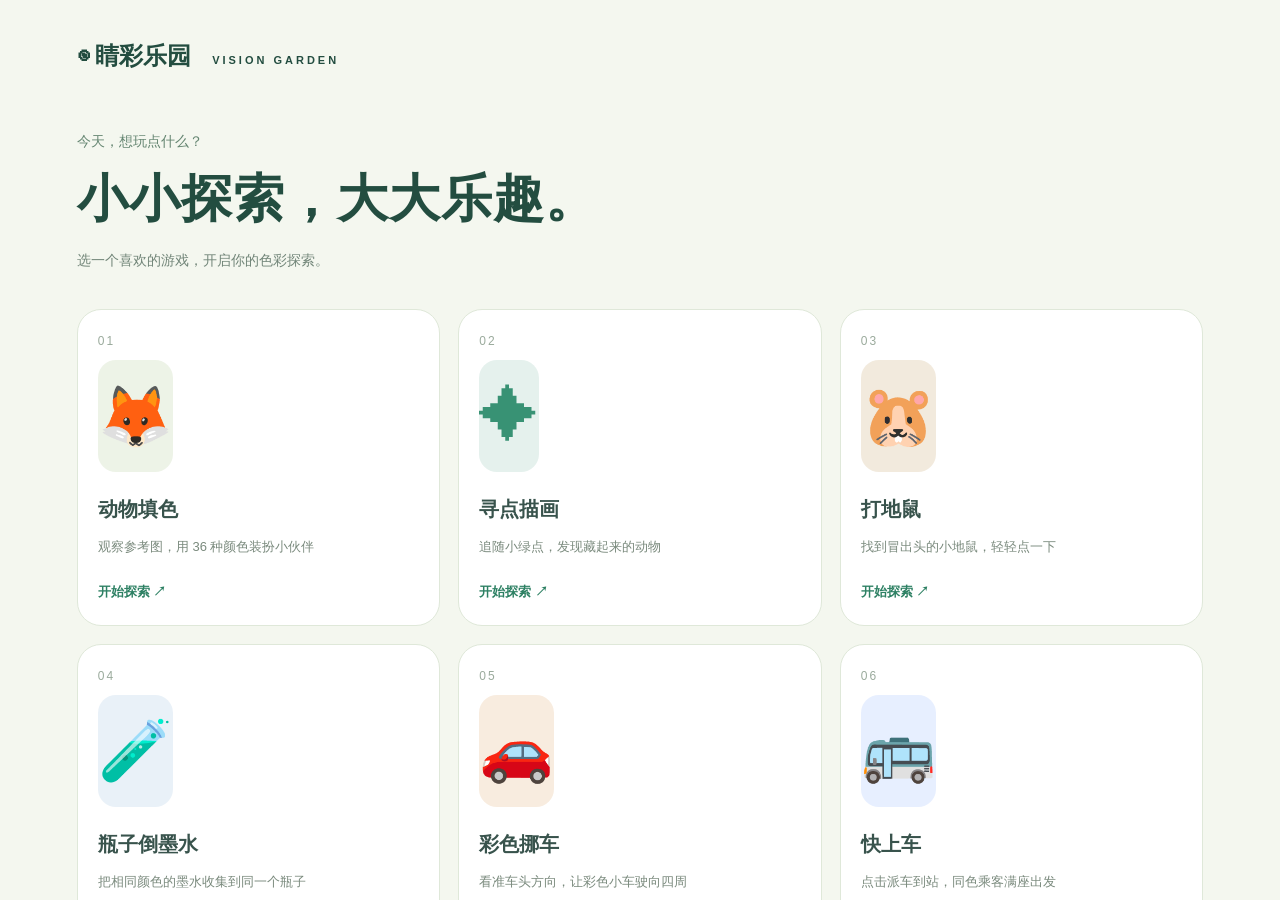
==== commit 901d4bb7: "Rebuild bus game with five bays, queued passengers and capacity matching" ====
--- a/index.html
+++ b/index.html
@@ -10,5 +10,6 @@
 
 /* Size SVG against both stage dimensions without contributing intrinsic grid height. */
 .stage>svg{position:absolute;left:50%;top:50%;transform:translate(-50%,-50%);display:block;width:82%;height:82%;max-width:760px;max-height:82%;min-width:0;min-height:0;overflow:hidden;object-fit:contain}
-</style><link rel="stylesheet" href="games.css"></head><body><header class="top"><div class="brand"><span class="logo">◉</span><div>睛彩乐园<div class="sub">VISION GARDEN</div></div></div><span class="tag">✦ 每一次专注，都是小小的进步</span></header><main><div class="heading"><div><h1>让专注，变得有趣一点</h1><p>跟着色彩与小绿点，开启今天的视觉探索。</p></div><div class="session">◷ 本次探索 <b id="timer">00:00</b></div></div><nav class="tabs"><button class="active" data-mode="color">◒ &nbsp; 动物填色</button><button data-mode="dots">⌘ &nbsp; 寻点描画</button></nav><div class="layout"><aside class="sidebar"><section class="card"><div class="label">动物预览 <span class="muted">参考图</span></div><div id="preview" class="preview"></div><div class="label"><span id="animalTitle">小狐狸</span><span class="muted">选择小伙伴</span></div><div class="animals"><button data-animal="fox" class="selected">狐狸</button><button data-animal="cat">小猫</button><button data-animal="rabbit">兔子</button></div></section><section class="card" id="paletteCard"><div class="label">调色盘 <span class="muted">6 × 6 · 36 色</span></div><div id="palette" class="palette"></div><div id="colorFeedback" role="status" aria-live="polite">对照参考图，给每个部位填上相同的颜色。</div><div class="hint">① 对照上方参考图选择颜色<br>② 点击右侧对应部位填色<br>③ 第一次填错闪一下，第二次清空重填</div></section><section class="card hidden" id="dotCard"><div class="label">寻找小绿点</div><p class="note">点击画面中的小绿点，黑色线条就会慢慢出现。<br>沿着绿点一步步探索，看看藏着哪位小伙伴。</p><div class="hint" style="margin-top:18px">共 16 个点 · 无需拖动<br>完成后可更换动物再试一次</div></section></aside><section><div class="workspace"><div class="workhead"><span class="label" id="workTitle">给小狐狸涂上颜色</span><span class="status" id="status">黑白块交替闪烁中</span></div><div class="stage" id="stage"></div><div class="footbar"><div><span class="muted" id="progressText"></span><div class="progress"><i id="progressBar"></i></div></div><div class="controls"><button id="undo">↶ 撤销</button><button id="reset">↻ 重新开始</button><button id="pause" class="primary">Ⅱ 暂停</button></div></div></div><div class="settings"><label>背景模式 <select id="bg"><option value="mixed">黑白 / 红绿交替</option><option value="checker">红绿块闪烁</option><option value="blocks" selected>黑白块闪烁</option><option value="stripes">黑白条纹闪烁</option></select></label><label>变换速度 <select id="speed"><option value="4">慢速 · 每秒0.5次</option><option value="2">标准 · 每秒1次</option><option value="1" selected>较快 · 每秒2次</option></select></label><label id="dotSizeLabel" class="hidden">绿点大小 <input id="dotSize" type="range" min="18" max="40" value="26" style="width:75px"></label><button id="fullscreen" style="margin-left:auto">⛶ 全屏</button></div><div class="bottom">闪烁可能引起光敏不适，有光敏性癫痫史者请勿使用闪烁模式；不适时立即暂停。此项目为互动演示，不提供治疗方案。</div></section></div></main><footer>睛彩乐园 &nbsp; / &nbsp; 发现色彩 · 练习专注 · 快乐成长</footer><script src="app.js"></script><script src="games.js"></script><script src="traffic.js"></script><script src="bus.js"></script></body></html>
+</style><link rel="stylesheet" href="games.css"><link rel="stylesheet" href="bus.css"></head><body><header class="top"><div class="brand"><span class="logo">◉</span><div>睛彩乐园<div class="sub">VISION GARDEN</div></div></div><span class="tag">✦ 每一次专注，都是小小的进步</span></header><main><div class="heading"><div><h1>让专注，变得有趣一点</h1><p>跟着色彩与小绿点，开启今天的视觉探索。</p></div><div class="session">◷ 本次探索 <b id="timer">00:00</b></div></div><nav class="tabs"><button class="active" data-mode="color">◒ &nbsp; 动物填色</button><button data-mode="dots">⌘ &nbsp; 寻点描画</button></nav><div class="layout"><aside class="sidebar"><section class="card"><div class="label">动物预览 <span class="muted">参考图</span></div><div id="preview" class="preview"></div><div class="label"><span id="animalTitle">小狐狸</span><span class="muted">选择小伙伴</span></div><div class="animals"><button data-animal="fox" class="selected">狐狸</button><button data-animal="cat">小猫</button><button data-animal="rabbit">兔子</button></div></section><section class="card" id="paletteCard"><div class="label">调色盘 <span class="muted">6 × 6 · 36 色</span></div><div id="palette" class="palette"></div><div id="colorFeedback" role="status" aria-live="polite">对照参考图，给每个部位填上相同的颜色。</div><div class="hint">① 对照上方参考图选择颜色<br>② 点击右侧对应部位填色<br>③ 第一次填错闪一下，第二次清空重填</div></section><section class="card hidden" id="dotCard"><div class="label">寻找小绿点</div><p class="note">点击画面中的小绿点，黑色线条就会慢慢出现。<br>沿着绿点一步步探索，看看藏着哪位小伙伴。</p><div class="hint" style="margin-top:18px">共 16 个点 · 无需拖动<br>完成后可更换动物再试一次</div></section></aside><section><div class="workspace"><div class="workhead"><span class="label" id="workTitle">给小狐狸涂上颜色</span><span class="status" id="status">黑白块交替闪烁中</span></div><div class="stage" id="stage"></div><div class="footbar"><div><span class="muted" id="progressText"></span><div class="progress"><i id="progressBar"></i></div></div><div class="controls"><button id="undo">↶ 撤销</button><button id="reset">↻ 重新开始</button><button id="pause" class="primary">Ⅱ 暂停</button></div></div></div><div class="settings"><label>背景模式 <select id="bg"><option value="mixed">黑白 / 红绿交替</option><option value="checker">红绿块闪烁</option><option value="blocks" selected>黑白块闪烁</option><option value="stripes">黑白条纹闪烁</option></select></label><label>变换速度 <select id="speed"><option value="4">慢速 · 每秒0.5次</option><option value="2">标准 · 每秒1次</option><option value="1" selected>较快 · 每秒2次</option></select></label><label id="dotSizeLabel" class="hidden">绿点大小 <input id="dotSize" type="range" min="18" max="40" value="26" style="width:75px"></label><button id="fullscreen" style="margin-left:auto">⛶ 全屏</button></div><div class="bottom">闪烁可能引起光敏不适，有光敏性癫痫史者请勿使用闪烁模式；不适时立即暂停。此项目为互动演示，不提供治疗方案。</div></section></div></main><footer>睛彩乐园 &nbsp; / &nbsp; 发现色彩 · 练习专注 · 快乐成长</footer><script src="app.js"></script><script src="games.js"></script><script src="traffic.js"></script><script src="bus.js"></script><script src="audio.js"></script></body></html>
 
+
--- a/games.css
+++ b/games.css
@@ -3,3 +3,9 @@
 .traffic-surround{position:relative;width:min(60vh,78vw,620px);aspect-ratio:1;flex-shrink:0;margin:20px 24px}.traffic-lot{position:absolute;inset:0;border-radius:24px;background:#f4e9eef5;box-shadow:0 10px 30px #0002;border:8px solid #fff8}.traffic-car{position:absolute;background:none;border:0;border-radius:0;padding:2px;filter:drop-shadow(2px 5px 1px #29364460);touch-action:manipulation;z-index:1}.traffic-car:hover{filter:drop-shadow(2px 6px 2px #29364470) brightness(1.07);z-index:2}.traffic-car:focus-visible{outline:3px solid #216b57;border-radius:12px;outline-offset:-3px}.vehicle-art{width:100%;height:100%;display:block;overflow:visible;pointer-events:none}.exit-edge{position:absolute;background:#fffffff2;color:#437361;font-size:12px;padding:5px 12px;border-radius:20px;white-space:nowrap}.north{top:-26px;left:50%;transform:translateX(-50%)}.south{bottom:-26px;left:50%;transform:translateX(-50%)}.west{left:-30px;top:50%;padding:7px}.east{right:-30px;top:50%;padding:7px}.traffic-car.driving{animation:drive-away .65s ease-in forwards;z-index:5;pointer-events:none}.traffic-car.blocked{animation:blocked-car .25s ease-in-out 2}@keyframes drive-away{to{transform:translate(var(--exit-x),var(--exit-y));opacity:0}}@keyframes blocked-car{25%{transform:translateX(-3px)}75%{transform:translateX(3px)}}@media(max-height:600px){.traffic-surround{width:min(48vh,70vw);margin:12px 24px}.traffic-lot{border-width:4px}.exit-edge{font-size:10px;padding:3px 8px}.north{top:-19px}.south{bottom:-19px}.traffic-car{padding:1px}}@media(max-width:500px){.traffic-surround{width:min(53vh,78vw)}.traffic-lot{border-width:4px}}
 .stage .vehicle-art{width:100%;height:100%;max-width:none;max-height:none}
 .game-grid{grid-template-columns:repeat(3,minmax(0,1fr))}.game-bus .game-icon{background:#e7efff}.bus-scene{display:flex;width:min(78vh,86vw,760px);aspect-ratio:1.28;flex-shrink:0;background:#dce7e0;border:8px solid #f8faf3;border-radius:20px;box-shadow:0 12px 30px #0003;position:relative;margin:6px 0}.bus-road{position:relative;width:75%;height:100%;background-color:#62737a;background-image:linear-gradient(#d2dfdf60 1px,transparent 1px),linear-gradient(90deg,#d2dfdf60 1px,transparent 1px);background-size:16.6667% 16.6667%;border:3px solid #ecdf9c;border-right:5px dashed #f2d650;border-radius:9px 0 0 9px}.road-label{position:absolute;bottom:3px;left:8px;font-size:8px;letter-spacing:1px;color:#e0e8e5;pointer-events:none}.zebra{position:absolute;right:0;width:16.6667%;height:16.6667%;background:repeating-linear-gradient(0deg,#faf8e9 0 6px,transparent 6px 12px);opacity:.7;pointer-events:none}.crossing-one{top:16.6667%}.crossing-two{top:50%}.bus-platform{width:25%;display:flex;flex-direction:column;padding:8px;background:#e3ded2;position:relative;border-radius:0 9px 9px 0;gap:8px}.platform-title{font-size:14px;font-weight:800;text-align:center;color:#335446}.platform-title small{display:block;font-size:9px;font-weight:400;margin-top:4px}.queue-zone{background:#ffffffe6;border-radius:10px;padding:8px 4px;flex:1;border-top:4px solid var(--queue);display:flex;flex-direction:column;justify-content:center}.queue-zone>span{font-size:10px;text-align:center;color:#4e665c}.crowd{display:grid;grid-template-columns:repeat(4,1fr);gap:12px 3px;padding:14px 4px;justify-items:center}.passenger{position:relative;display:block;width:16px;height:28px;filter:drop-shadow(1px 3px 1px #0003)}.passenger b{position:absolute;top:0;left:3px;width:11px;height:11px;border-radius:50%;background:var(--person);box-shadow:inset -2px -1px 0 #0002}.passenger em{position:absolute;left:2px;top:11px;width:13px;height:12px;background:var(--person);border-radius:5px 5px 2px 2px}.passenger em:after{content:'';position:absolute;bottom:-6px;left:2px;width:4px;height:7px;background:var(--person);box-shadow:6px 0 var(--person)}.platform-barrier{height:10px;background:repeating-linear-gradient(135deg,#333c3e 0 7px,#ffcf34 7px 14px);border-radius:3px}.shuttle{position:absolute;padding:5px;border:4px solid transparent;background:var(--paint);background-clip:padding-box;border-radius:16px;box-shadow:inset 0 -5px 0 #0002;touch-action:none;z-index:2;color:white;display:flex;align-items:center;justify-content:center;gap:8px;overflow:hidden;filter:drop-shadow(2px 4px 1px #0004)}.shuttle:before,.shuttle:after{content:'';position:absolute;background:#263d49;border:2px solid #c4edff;border-radius:4px}.shuttle.h:before{right:8%;top:15%;bottom:15%;width:12%}.shuttle.h:after{left:8%;top:15%;bottom:15%;width:10%}.shuttle.v{flex-direction:column}.shuttle.v:before{top:8%;left:15%;right:15%;height:10%}.shuttle.v:after{bottom:8%;left:15%;right:15%;height:10%}.shuttle strong{font-size:clamp(9px,1.5vh,14px);z-index:1;text-shadow:0 1px 2px #0005}.bus-seats{font-size:clamp(10px,1.6vh,16px);font-weight:800;z-index:1;text-shadow:0 1px 2px #0005}.bus-checks{position:absolute;inset:25%;background:conic-gradient(#fff5 25%,transparent 0 50%,#fff5 0 75%,transparent 0);background-size:12px 12px;border-radius:4px}.shuttle.picked{outline:3px solid #fff7a0;outline-offset:-1px}.bus-headlights{position:absolute;right:4px;top:20%;height:12%;width:3px;background:#fff8b0;box-shadow:0 25px #fff8b0}.shuttle.v .bus-headlights{top:4px;left:20%;height:3px;width:12%;box-shadow:25px 0 #fff8b0}.jumping{animation:passenger-hop .55s ease-in infinite;z-index:8}@keyframes passenger-hop{0%{transform:translate(0,0);opacity:1}60%{transform:translate(-50px,-25px);opacity:1}100%{transform:translate(-90px,10px) scale(.4);opacity:0}}.shuttle.bus-leaving{animation:bus-depart .8s ease-in forwards;z-index:10}@keyframes bus-depart{to{transform:translateX(230%);opacity:0}}.bus-actions button{padding:9px 12px}@media(max-width:700px){.game-grid{grid-template-columns:repeat(2,1fr)}.bus-scene{width:min(70vh,92vw);border-width:4px}.bus-platform{padding:4px;gap:4px}.platform-title{font-size:11px}.crowd{grid-template-columns:repeat(4,1fr);gap:8px 1px;padding:10px 0}.passenger{transform:scale(.8);width:12px}.queue-zone{padding:4px 1px}.queue-zone>span{font-size:8px}.shuttle{border-width:2px;border-radius:9px;gap:2px}.shuttle strong{font-size:9px}.shuttle.h{flex-direction:column}.bus-actions{gap:5px}.bus-actions button{padding:8px;font-size:12px}}@media(max-height:560px){.bus-scene{width:min(60vh,70vw);margin:0}.platform-title{font-size:9px}.platform-title small{display:none}.crowd{gap:1px;padding:3px 0}.passenger{transform:scale(.65);height:19px;width:10px}.queue-zone{padding:2px}.bus-platform{gap:3px;padding:3px}.queue-zone>span{font-size:8px}.shuttle strong{font-size:8px}.bus-seats{font-size:9px}.bus-actions button{padding:5px 9px}}
+/* Equal square mole holes, slower appearance, seven-drop bottles and diagonal parking. */
+.mole-board{width:min(520px,60vh,85vw);height:auto;max-height:none;aspect-ratio:1;grid-template-rows:repeat(3,minmax(0,1fr));gap:clamp(8px,2vh,16px);flex-shrink:0}.mole-board .hole{width:100%;height:100%;aspect-ratio:1;border-radius:50%;min-height:0}.mole-board .hole span{font-size:clamp(28px,6vh,64px)}
+.liquid i{height:calc(100% / 7);flex:0 0 calc(100% / 7)}.bottle-wrap.pouring{animation:bottle-tip .7s ease-in-out 1;transform-origin:75% 28%;z-index:3}.pour-stream{position:absolute;right:-28px;top:22%;width:7px;height:65px;background:#67b0d0;border-radius:8px;transform:rotate(30deg);pointer-events:none;opacity:.85}@keyframes bottle-tip{0%,100%{transform:rotate(0)}40%,70%{transform:rotate(calc(var(--pour-direction) * 58deg)) translateY(-12px)}}
+.diagonal-surround{width:min(66vh,82vw,650px)}.diagonal-lot{background-color:#f4e9eef5;background-image:linear-gradient(#cfaec031 1px,transparent 1px),linear-gradient(90deg,#cfaec031 1px,transparent 1px);background-size:8.3333% 8.3333%}.diagonal-car{padding:0;display:grid;place-items:center}.diagonal-car .vehicle-art{width:82%;height:82%;max-width:none;max-height:none;object-fit:contain}.diagonal-nw{top:-14px;left:-16px}.diagonal-ne{top:-14px;right:-16px}.diagonal-sw{bottom:-14px;left:-16px}.diagonal-se{bottom:-14px;right:-16px}@media(max-height:600px){.mole-board{width:min(45vh,75vw)}.diagonal-surround{width:min(55vh,78vw)}}
+@keyframes bottle-tip{0%,100%{transform:translateX(0) rotate(0)}40%,70%{transform:translateX(var(--pour-travel)) rotate(calc(var(--pour-direction) * 58deg)) translateY(-12px)}}
+.diagonal-lot{background-size:6.25% 6.25%}.diagonal-car .vehicle-art{width:94%;height:94%}
--- a/bus.css
+++ b/bus.css
@@ -0,0 +1,12 @@
+.dispatch-game{position:absolute;inset:82px max(12px,calc((100% - 1180px)/2)) 12px;display:grid;grid-template-rows:auto auto auto minmax(0,1fr) auto;gap:9px;min-width:0;color:#294a43}
+.station-top{background:#fffdf3f7;border:1px solid #ffffff;border-radius:18px 18px 7px 7px;overflow:hidden;box-shadow:0 5px 18px #0001}
+.station-heading{display:flex;justify-content:space-between;align-items:center;padding:12px 18px 7px;gap:10px}.station-kicker{font-size:9px;letter-spacing:2px;color:#819a86}.station-heading h2{font-size:21px;margin:3px 0}.station-count{text-align:right;font-size:12px;color:#5b7568}.station-count b{font-size:24px;color:#2d7159}.station-count>span{display:block;font-size:10px;color:#85988b;margin-top:2px}
+.station-queue{display:flex;align-items:center;gap:8px;padding:0 12px}.queue-start{flex:0 0 30px;font-size:10px;color:#8b6d39;text-align:center;line-height:1.8}.passenger-line{display:flex;align-items:center;gap:2px;overflow-x:auto;overflow-y:hidden;min-height:43px;flex:1;padding:6px 2px;border-bottom:2px dashed #d8d6bf;scrollbar-width:thin}.waiting-person{display:inline-block;position:relative;width:15px;height:28px;flex:0 0 15px;filter:drop-shadow(1px 2px 1px #0002)}.person-head{position:absolute;top:0;left:4px;width:9px;height:9px;background:var(--person);border-radius:50%;box-shadow:inset -2px -1px #0002}.person-body{position:absolute;top:10px;left:2px;width:13px;height:11px;border-radius:5px 5px 2px 2px;background:var(--person)}.person-body:after{content:'';position:absolute;left:2px;bottom:-6px;width:4px;height:7px;background:var(--person);box-shadow:6px 0 var(--person)}.waiting-person.front{filter:drop-shadow(0 0 2px #705b28)}.waiting-person.boarding{opacity:.25}.queue-empty{font-size:12px;color:#869b8c}.queue-groups{display:flex;gap:7px;padding:8px 16px;overflow-x:auto;white-space:nowrap;scrollbar-width:thin}.queue-groups>span{display:flex;align-items:center;gap:5px;font-size:10px;background:#f0f2e8;padding:4px 7px;border-radius:20px;color:#647568}.queue-groups i{width:8px;height:8px;border-radius:50%;background:var(--group);display:inline-block}.station-warning{height:7px;background:repeating-linear-gradient(135deg,#f4cd49 0 9px,#34474c 9px 18px)}
+.station-lane{background:#eaf0e7f2;border-radius:13px;padding:8px 13px 5px;position:relative}.lane-title{display:flex;justify-content:space-between;align-items:center;font-size:12px;margin:0 4px 7px}.lane-title span{font-size:10px;color:#7a8f7e}.coach-bays{display:grid;grid-template-columns:repeat(5,minmax(0,1fr));gap:12px}.coach-bay{position:relative;height:117px;border:2px dashed #afc4ac;border-radius:10px;display:flex;flex-direction:column;align-items:center;justify-content:center;gap:4px;min-width:0;background:#f9fcf17a}.bay-number{position:absolute;left:6px;top:4px;font-size:10px;color:#8da18a}.bay-outline{font-size:35px;color:#c2cfb7;line-height:1}.bay-empty-label{font-size:10px;color:#8c9c84}.coach-bay.occupied{border-style:solid;border-color:var(--coach-color);background:#fffefa}.coach-bay>strong{font-size:12px;line-height:1.3;color:#344e44}.coach-bay small{font-size:10px;color:#7c8d80}.docked-coach{width:min(145px,90%);height:54px;display:flex;align-items:center;justify-content:center;z-index:2}.stage .coach-art{display:block;width:100%;height:100%;max-width:none;max-height:none;overflow:visible;pointer-events:none}.bay-load{width:66%;height:4px;background:#e3e9df;border-radius:4px;overflow:hidden}.bay-load i{display:block;height:100%;background:var(--coach-color);transition:width .2s}.lane-dashes{display:flex;align-items:center;justify-content:space-between;height:19px;margin-top:6px;border-top:2px dashed #bdcdb9;color:#6c8576;font-size:10px;letter-spacing:1px}.lane-dashes span{background:#eaf0e7;padding:0 4px}
+.docked-coach.arriving{animation:coach-arrival .8s ease-out both}.docked-coach.leaving{animation:coach-departure .8s ease-in both}.bay-rider{position:absolute;top:31px;left:50%;z-index:5;animation:queue-boarding .4s ease-in both}.bay-rider .waiting-person{width:17px;height:28px}.bay-rider .person-head{width:10px;height:10px}.dispatch-notice{padding:9px 15px;background:#fffef4f5;border-radius:10px;font-size:12px;line-height:1.5;color:#64785c;min-width:0}
+.fleet-section{background:#f4f7f1ed;border-radius:14px;padding:10px 14px;min-height:0;display:flex;flex-direction:column;box-shadow:0 4px 16px #0001}.fleet-heading{display:flex;justify-content:space-between;align-items:center;gap:8px;margin-bottom:7px}.fleet-heading h3{font-size:14px;margin:0}.fleet-heading small{font-size:10px;font-weight:400;color:#7e927f;margin-left:8px}.fleet-heading>span{font-size:10px;color:#8c9b87}.coach-fleet{display:grid;grid-template-columns:repeat(6,minmax(0,1fr));grid-auto-rows:84px;gap:7px;overflow-y:auto;min-height:0;padding:3px;scrollbar-width:thin}.fleet-car{position:relative;background:#fffffff5;border:1px solid #d8e3d3;border-radius:11px;padding:4px 8px;display:flex;align-items:center;flex-direction:column;justify-content:center;min-width:0;box-shadow:0 2px 3px #0001;touch-action:manipulation}.fleet-car:hover{background:#fff;transform:translateY(-1px);border-color:var(--coach-color)}.fleet-car .coach-art{height:49px;width:min(125px,100%)}.fleet-car>span{display:flex;align-items:center;justify-content:space-between;gap:8px;width:100%;font-size:11px}.fleet-car b{font-size:10px;color:#758775;font-weight:400}.fleet-car strong{color:#3c5b4e;font-size:14px}.fleet-car.dispatched{opacity:.42;background:#e3eadf;box-shadow:none;filter:grayscale(.25)}.fleet-state{position:absolute;top:23px;left:50%;transform:translateX(-50%);font-style:normal;font-size:11px;background:#fffef1e8;border:1px solid #dde5d7;border-radius:12px;padding:4px 9px;white-space:nowrap;color:#58725c}
+.dispatch-actions{display:flex;gap:12px;align-items:center;justify-content:space-between;padding:6px 10px;background:#fffffff2;border-radius:10px}.dispatch-actions button{padding:8px 12px;font-size:12px}.dispatch-actions>span{font-size:11px;color:#82927a}.dispatch-actions button:disabled{opacity:.4}
+@keyframes coach-arrival{from{transform:translateY(125px) scale(.8);opacity:.15}to{transform:translateY(0) scale(1);opacity:1}}@keyframes coach-departure{to{transform:translateX(170%) scale(.8);opacity:0}}@keyframes queue-boarding{0%{transform:translate(-30px,-105px);opacity:1}55%{transform:translate(-17px,-50px) scale(1.1);opacity:1}100%{transform:translate(0,5px) scale(.35);opacity:0}}
+@media(max-height:820px){.dispatch-game{gap:6px}.station-heading{padding:7px 14px 3px}.station-heading h2{font-size:18px}.station-kicker{display:none}.queue-groups{padding:5px 12px}.coach-bay{height:101px;gap:3px}.docked-coach{height:43px}.station-lane{padding-top:6px}.dispatch-notice{padding:6px 12px;font-size:11px}.coach-fleet{grid-auto-rows:73px;gap:5px}.fleet-car .coach-art{height:41px}.fleet-heading{margin-bottom:4px}.dispatch-actions{padding:4px 8px}.dispatch-actions button{padding:6px 10px}}
+@media(max-width:700px){.dispatch-game{inset:105px 8px 8px;gap:6px}.station-heading h2{font-size:16px}.station-heading{padding:8px 10px 3px}.station-kicker{display:none}.station-count{font-size:10px}.station-count b{font-size:18px}.station-count>span{font-size:9px}.queue-groups{padding:5px 8px}.queue-groups>span{font-size:9px}.coach-bays{gap:5px}.coach-bay{height:96px;gap:3px;border-radius:7px}.coach-bay>strong{font-size:9px}.coach-bay small{font-size:8px;text-align:center}.docked-coach{height:38px;width:96%}.bay-load{width:80%}.bay-empty-label{font-size:8px}.station-lane{padding:6px}.lane-title{font-size:11px}.lane-title span{font-size:9px}.dispatch-notice{font-size:10px;padding:6px 9px}.fleet-section{padding:7px}.coach-fleet{grid-template-columns:repeat(3,minmax(0,1fr));grid-auto-rows:74px;gap:5px}.fleet-heading>span{display:none}.fleet-heading small{font-size:9px}.dispatch-actions{gap:5px;padding:4px}.dispatch-actions>span{display:none}.dispatch-actions button{font-size:11px;padding:7px 9px}.bay-rider{top:21px}.passenger-line{min-height:39px}}
+@media(max-height:560px){.dispatch-game{inset:75px 8px 5px;display:block;overflow-y:auto}.dispatch-game>section,.dispatch-notice{margin-bottom:7px}.fleet-section{min-height:245px}.coach-fleet{overflow:visible;grid-auto-rows:64px}.dispatch-actions{position:sticky;bottom:0}.station-heading{padding:5px 9px}.coach-bay{height:94px}}
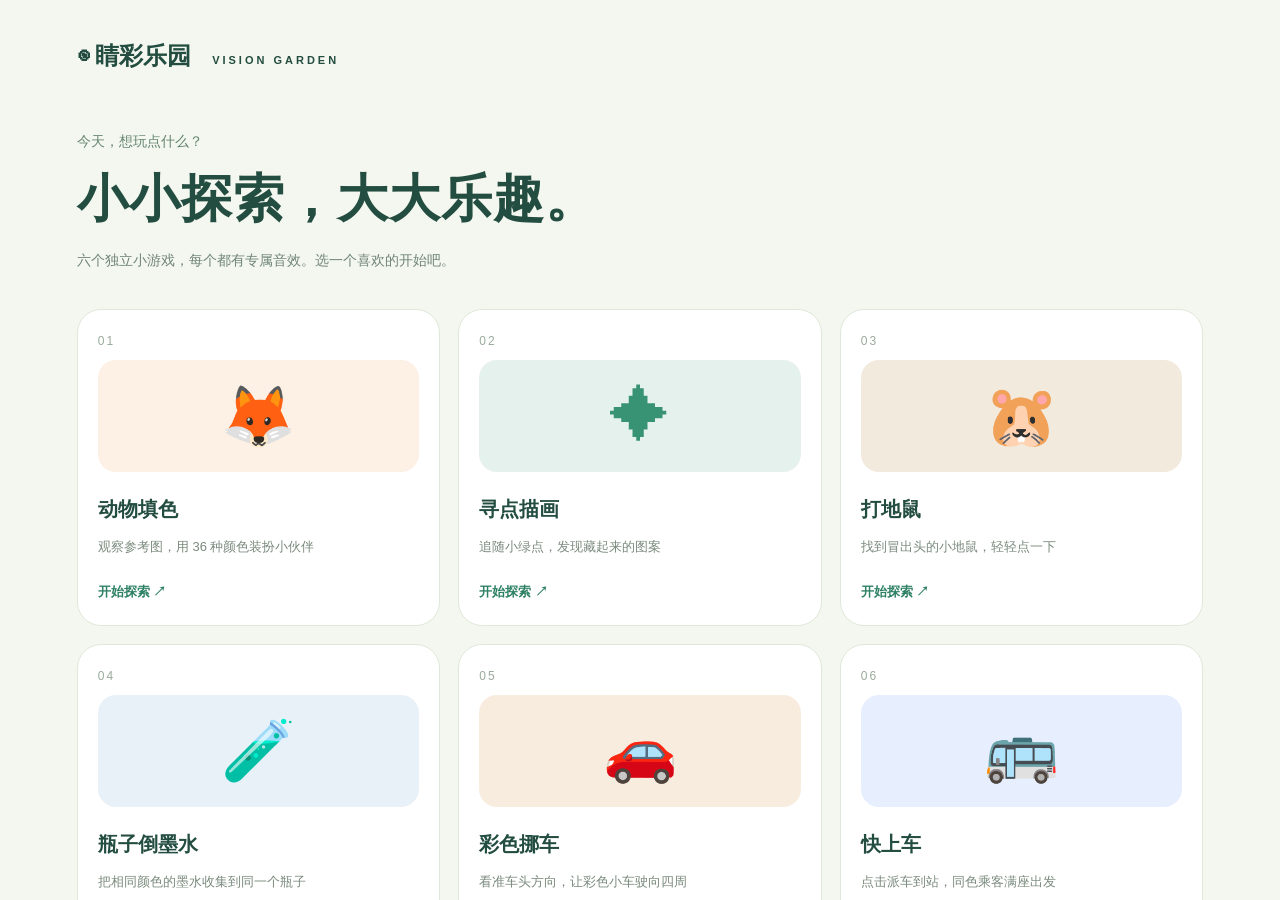
==== commit b56dbb9e: "重构为多页结构：六个游戏各自独立页面 + 专属音效 - 单页应用拆分为 index.html 游戏大厅 + games/{color,dots,mole,water,cars,bus}/ - 公共资源" ====
--- a/index.html
+++ b/index.html
@@ -1,15 +1,15 @@
-<!doctype html><html lang="zh-CN"><head><meta charset="utf-8"><meta name="viewport" content="width=device-width,initial-scale=1"><title>睛彩乐园 · 视觉互动训练</title><style>
-:root{font-family:Inter,'Microsoft YaHei',sans-serif;color:#253b40;background:#f5f8f7;--accent:#237968}*{box-sizing:border-box}body{margin:0}button,select,input{font:inherit}button,select{cursor:pointer}button{border:0;border-radius:10px;padding:11px 18px;background:#edf3f0;color:#38534c}button:hover{filter:brightness(.96)}button:focus-visible,select:focus-visible{outline:3px solid #e8a83b;outline-offset:3px}.top{height:84px;border-bottom:1px solid #e3ebe7;background:white;display:flex;align-items:center;justify-content:space-between;padding:0 5%}.brand{font-size:21px;font-weight:800;display:flex;gap:12px;align-items:center}.logo{background:#237968;color:white;width:39px;height:39px;border-radius:13px;display:grid;place-items:center;font-size:25px}.sub{font-size:12px;font-weight:400;color:#8a9994;margin-top:3px}.tag{font-size:12px;background:#edf5ef;color:#56816a;padding:8px 13px;border-radius:30px}main{max-width:1370px;margin:auto;padding:34px 36px}.heading{display:flex;justify-content:space-between;align-items:center}h1{font-size:29px;letter-spacing:1px;margin:0 0 9px}p{color:#85948e;font-size:14px;margin:0}.session{color:#678277;font-size:14px}.tabs{margin:28px 0 24px;display:flex;gap:8px;border-bottom:1px solid #dee8e3}.tabs button{background:none;border-radius:0;padding:16px 30px;color:#8b9892}.tabs button.active{color:#237968;border-bottom:3px solid #237968;font-weight:700}.layout{display:grid;grid-template-columns:280px 1fr;gap:24px}.card{background:white;border:1px solid #e0e9e4;border-radius:18px;padding:22px;margin-bottom:18px}.label{font-size:14px;font-weight:700;display:flex;justify-content:space-between;align-items:center}.muted{font-size:12px;color:#91a097;font-weight:400}.preview{height:180px;background:#f5f8f3;border-radius:12px;margin:18px 0 14px;display:grid;place-items:center}.preview svg{height:165px;width:200px}.animals{display:flex;gap:8px;margin-top:12px}.animals button{padding:8px 12px;font-size:13px;flex:1}.animals button.selected{background:#e2f1e9;color:#237968}.palette{display:grid;grid-template-columns:repeat(4,1fr);gap:14px;margin:22px 0}.swatch{width:42px;height:42px;border-radius:50%;padding:0;border:4px solid white;box-shadow:0 0 0 1px #e4eae6}.swatch.selected{box-shadow:0 0 0 2px #237968;transform:scale(1.08)}.hint{padding:12px;border-radius:10px;background:#f5f8f4;font-size:12px;line-height:1.8;color:#8a998f}.workspace{background:white;border:1px solid #dfe8e2;border-radius:18px;overflow:hidden;align-self:start}.workhead{padding:20px 24px;display:flex;align-items:center;justify-content:space-between}.status{font-size:12px;color:#61937c;display:flex;align-items:center;gap:6px}.status:before{content:'';height:6px;width:6px;border-radius:50%;background:#70ac86}.stage{height:465px;position:relative;display:grid;place-items:center;overflow:hidden;animation:soft 18s infinite alternate;transition:background 3s}.stage svg{height:90%;width:90%;max-width:620px;overflow:visible}.stage [data-part]{cursor:pointer;transition:fill .2s}.stage [data-part]:hover{filter:brightness(.95)}@keyframes soft{0%{background-color:#e6efd2}35%{background-color:#e3eaf7}70%{background-color:#f4e5d6}100%{background-color:#e0eee7}}.stage.paused,.stage.paused *{animation-play-state:paused!important}.stage.checker{animation:pattern 16s infinite alternate;background-image:conic-gradient(#b9d88c 25%,#e9a19b 0 50%,#b9d88c 0 75%,#e9a19b 0);background-size:64px 64px}.stage.stripes{animation:pattern 16s infinite alternate;background-image:repeating-linear-gradient(45deg,#333 0 18px,#fafafa 18px 36px)}@keyframes pattern{to{background-position:64px 32px}}.footbar{display:flex;align-items:center;justify-content:space-between;padding:18px 24px;gap:12px}.progress{height:5px;width:130px;background:#e9efeb;border-radius:5px;overflow:hidden;margin-top:7px}.progress i{height:100%;display:block;background:#4f9479;transition:width .4s}.controls{display:flex;gap:9px}.primary{background:#237968;color:white}.settings{display:flex;gap:24px;align-items:center;flex-wrap:wrap;background:white;border:1px solid #e0e9e4;padding:18px 23px;border-radius:14px;margin-top:18px;font-size:13px}.settings select{border:1px solid #dfe8e2;padding:7px;border-radius:7px;background:white;color:#526c60}.settings label{display:flex;align-items:center;gap:10px}.bottom{font-size:12px;color:#97a59e;margin:20px 0;text-align:center;line-height:1.8}.dot{position:absolute;width:26px;height:26px;border-radius:50%;background:#24e43e;border:3px solid white;box-shadow:0 0 0 2px #194d21,0 3px 8px #0005;padding:0;transform:translate(-50%,-50%);z-index:3}.reveal{stroke-dasharray:1;stroke-dashoffset:1;transition:stroke-dashoffset .75s ease;pointer-events:none}.complete{position:absolute;bottom:20px;background:#fffef0ee;padding:12px 22px;border-radius:30px;color:#237968;font-weight:700}.hidden{display:none!important}.note{font-size:12px;color:#778e80;line-height:1.9;margin-top:18px}footer{text-align:center;padding:20px;color:#a0aea5;font-size:12px;border-top:1px solid #e4ebe5}@media(max-width:850px){main{padding:24px 16px}.layout{grid-template-columns:210px 1fr;gap:12px}.card{padding:15px}.stage{height:420px}.footbar{padding:15px;flex-wrap:wrap}.top{padding:0 20px}.session{display:none}}@media(max-width:600px){.layout{grid-template-columns:1fr}.sidebar{display:grid;grid-template-columns:1fr 1fr;gap:10px}.preview{height:120px}.preview svg{height:110px}.palette{gap:10px;grid-template-columns:repeat(3,1fr)}.swatch{width:32px;height:32px}.stage{height:380px}.heading h1{font-size:24px}.settings{gap:14px}.tabs button{padding:14px 20px}.tag{display:none}}
-.palette{grid-template-columns:repeat(6,minmax(0,1fr));gap:3px;margin:20px 0;width:100%;aspect-ratio:1}.swatch{width:100%;height:auto;aspect-ratio:1;border-radius:2px;border:1px solid #00000012;box-shadow:none;min-width:0;padding:0}.swatch.selected{box-shadow:inset 0 0 0 3px #fff,inset 0 0 0 5px #253b40;transform:none;outline:2px solid #253b40;outline-offset:0;z-index:1}.stage path.wrong{animation:wrong-flash .55s ease 1}@keyframes wrong-flash{0%,100%{filter:none}50%{fill:#ff6969;filter:brightness(1.5)}}#colorFeedback{min-height:40px;margin-top:12px;font-size:12px;line-height:1.7;color:#537565}.preview{height:210px}.preview svg{height:200px}@media(max-width:600px){.palette{gap:2px}.swatch{width:100%;height:auto}.preview{height:150px}.preview svg{height:140px}}
-.stage.checker,.stage.blocks,.stage.stripes,.stage.mixed{transition:none;background-color:#fff;animation:flash-pattern 2s steps(1,end) infinite;background-size:80px 80px}.stage.checker{background-image:conic-gradient(#ff0000 25%,#00ff00 0 50%,#ff0000 0 75%,#00ff00 0)}.stage.blocks{background-image:conic-gradient(#000 25%,#fff 0 50%,#000 0 75%,#fff 0)}.stage.stripes{animation-name:stripe-flash;background-image:repeating-linear-gradient(45deg,#000 0 28px,#fff 28px 56px);background-size:auto}.stage.mixed{animation-name:mixed-flash;background-image:conic-gradient(#000 25%,#fff 0 50%,#000 0 75%,#fff 0)}@keyframes flash-pattern{0%,100%{background-position:0 0}50%{background-position:40px 0}}@keyframes mixed-flash{0%,100%{background-image:conic-gradient(#000 25%,#fff 0 50%,#000 0 75%,#fff 0);background-position:0 0}50%{background-image:conic-gradient(#ff0000 25%,#00ff00 0 50%,#ff0000 0 75%,#00ff00 0);background-position:40px 0}}
-@keyframes stripe-flash{0%,100%{background-position:0 0}50%{background-position:39.6px 0}}
-.stage{animation:none;transition:none}.stage.checker,.stage.blocks,.stage.stripes,.stage.mixed{animation-duration:1s;animation-iteration-count:infinite;animation-timing-function:steps(1,end)}
-
-/* Edge-to-edge training surface; all controls live in the left rail. */
-html,body{width:100%;height:100%;overflow:hidden}body{background:#fff}main{max-width:none;padding:0;margin:0;width:100%;height:100dvh}.layout{display:grid;grid-template-columns:300px minmax(0,1fr);gap:0;width:100%;height:100%;background:#fff}.sidebar{display:flex;flex-direction:column;gap:12px;height:100%;overflow-y:auto;padding:16px;background:#f5f8f7;border-right:1px solid #dce5df;overscroll-behavior:contain}.layout>section{height:100%;min-width:0;min-height:0}.workspace{border:0;border-radius:0;margin:0;width:100%;height:100%;position:relative}.stage{position:absolute;inset:0;width:100%;height:100%;border-radius:0}.stage svg{height:86%;width:90%;max-width:none;max-height:none}.sidebar .top{padding:0 0 12px;height:auto;min-height:55px;background:none;flex-shrink:0}.sidebar .tag,.heading,body>footer{display:none}.sidebar .tabs{margin:0;display:flex;gap:0;flex-shrink:0}.sidebar .tabs button{padding:12px 6px;flex:1;font-size:14px}.sidebar .card{margin:0;padding:15px;flex-shrink:0}.sidebar .preview{height:150px;margin:12px 0}.sidebar .preview svg{height:145px}.sidebar .palette{margin:14px 0;gap:2px}.sidebar .workhead{padding:4px 0;display:flex;flex-direction:column;align-items:flex-start;gap:8px}.sidebar .footbar{padding:10px 0;flex-direction:column;align-items:stretch;gap:12px}.sidebar .controls{display:flex;flex-wrap:wrap;gap:6px}.sidebar .controls button{padding:10px 12px;flex:1;white-space:nowrap}.sidebar .progress{width:100%}.sidebar .settings{padding:14px;margin:0;display:flex;flex-direction:column;align-items:stretch;gap:12px}.sidebar .settings label{justify-content:space-between;flex-wrap:wrap}.sidebar .settings select{max-width:100%;font-size:12px}.sidebar #fullscreen{margin:0!important;width:100%}.sidebar .bottom{text-align:left;margin:0;font-size:11px;line-height:1.7}.sidebar #colorFeedback{min-height:0}.layout:fullscreen{width:100vw;height:100dvh}.complete{pointer-events:none}@media(max-width:850px){.layout{grid-template-columns:240px minmax(0,1fr)}.sidebar{padding:12px}.sidebar .brand{font-size:18px}.sidebar .card{padding:12px}}@media(max-width:600px){.layout{grid-template-columns:165px minmax(0,1fr)}.sidebar{padding:8px;gap:8px}.sidebar .brand{font-size:15px;gap:6px}.sidebar .logo{width:28px;height:28px;font-size:20px}.sidebar .sub{font-size:9px}.sidebar .tabs button{font-size:12px;padding:10px 2px}.sidebar .card{padding:8px}.sidebar .label{font-size:12px;flex-wrap:wrap;gap:5px}.sidebar .preview{height:115px}.sidebar .preview svg{height:110px}.sidebar .animals{gap:3px}.sidebar .animals button{padding:6px 3px;font-size:11px}.sidebar .hint{padding:7px;font-size:10px}.sidebar .settings{padding:8px}.sidebar .settings label{font-size:11px}.sidebar .settings select{width:100%;font-size:11px}.stage svg{width:96%;height:90%}}
-
-/* Size SVG against both stage dimensions without contributing intrinsic grid height. */
-.stage>svg{position:absolute;left:50%;top:50%;transform:translate(-50%,-50%);display:block;width:82%;height:82%;max-width:760px;max-height:82%;min-width:0;min-height:0;overflow:hidden;object-fit:contain}
-</style><link rel="stylesheet" href="games.css"><link rel="stylesheet" href="bus.css"></head><body><header class="top"><div class="brand"><span class="logo">◉</span><div>睛彩乐园<div class="sub">VISION GARDEN</div></div></div><span class="tag">✦ 每一次专注，都是小小的进步</span></header><main><div class="heading"><div><h1>让专注，变得有趣一点</h1><p>跟着色彩与小绿点，开启今天的视觉探索。</p></div><div class="session">◷ 本次探索 <b id="timer">00:00</b></div></div><nav class="tabs"><button class="active" data-mode="color">◒ &nbsp; 动物填色</button><button data-mode="dots">⌘ &nbsp; 寻点描画</button></nav><div class="layout"><aside class="sidebar"><section class="card"><div class="label">动物预览 <span class="muted">参考图</span></div><div id="preview" class="preview"></div><div class="label"><span id="animalTitle">小狐狸</span><span class="muted">选择小伙伴</span></div><div class="animals"><button data-animal="fox" class="selected">狐狸</button><button data-animal="cat">小猫</button><button data-animal="rabbit">兔子</button></div></section><section class="card" id="paletteCard"><div class="label">调色盘 <span class="muted">6 × 6 · 36 色</span></div><div id="palette" class="palette"></div><div id="colorFeedback" role="status" aria-live="polite">对照参考图，给每个部位填上相同的颜色。</div><div class="hint">① 对照上方参考图选择颜色<br>② 点击右侧对应部位填色<br>③ 第一次填错闪一下，第二次清空重填</div></section><section class="card hidden" id="dotCard"><div class="label">寻找小绿点</div><p class="note">点击画面中的小绿点，黑色线条就会慢慢出现。<br>沿着绿点一步步探索，看看藏着哪位小伙伴。</p><div class="hint" style="margin-top:18px">共 16 个点 · 无需拖动<br>完成后可更换动物再试一次</div></section></aside><section><div class="workspace"><div class="workhead"><span class="label" id="workTitle">给小狐狸涂上颜色</span><span class="status" id="status">黑白块交替闪烁中</span></div><div class="stage" id="stage"></div><div class="footbar"><div><span class="muted" id="progressText"></span><div class="progress"><i id="progressBar"></i></div></div><div class="controls"><button id="undo">↶ 撤销</button><button id="reset">↻ 重新开始</button><button id="pause" class="primary">Ⅱ 暂停</button></div></div></div><div class="settings"><label>背景模式 <select id="bg"><option value="mixed">黑白 / 红绿交替</option><option value="checker">红绿块闪烁</option><option value="blocks" selected>黑白块闪烁</option><option value="stripes">黑白条纹闪烁</option></select></label><label>变换速度 <select id="speed"><option value="4">慢速 · 每秒0.5次</option><option value="2">标准 · 每秒1次</option><option value="1" selected>较快 · 每秒2次</option></select></label><label id="dotSizeLabel" class="hidden">绿点大小 <input id="dotSize" type="range" min="18" max="40" value="26" style="width:75px"></label><button id="fullscreen" style="margin-left:auto">⛶ 全屏</button></div><div class="bottom">闪烁可能引起光敏不适，有光敏性癫痫史者请勿使用闪烁模式；不适时立即暂停。此项目为互动演示，不提供治疗方案。</div></section></div></main><footer>睛彩乐园 &nbsp; / &nbsp; 发现色彩 · 练习专注 · 快乐成长</footer><script src="app.js"></script><script src="games.js"></script><script src="traffic.js"></script><script src="bus.js"></script><script src="audio.js"></script></body></html>
-
-
+<!doctype html><html lang="zh-CN"><head><meta charset="utf-8"><meta name="viewport" content="width=device-width,initial-scale=1"><title>睛彩乐园 · 视觉互动训练</title><link rel="stylesheet" href="shared/base.css"><link rel="stylesheet" href="shared/games.css"><style>
+.game-grid{grid-template-columns:repeat(3,minmax(0,1fr))}.game-card{text-decoration:none;color:inherit}.game-color .game-icon{background:#fdf0e4}
+</style></head><body><section id="home">
+<div class="home-brand">◉ 睛彩乐园 <small>VISION GARDEN</small></div>
+<div class="home-intro"><span>今天，想玩点什么？</span><h1>小小探索，大大乐趣。</h1><p>六个独立小游戏，每个都有专属音效。选一个喜欢的开始吧。</p></div>
+<div class="game-grid">
+<a class="game-card game-color" href="games/color/"><span class="game-number">01</span><span class="game-icon">🦊</span><h2>动物填色</h2><p>观察参考图，用 36 种颜色装扮小伙伴</p><span class="play-link">开始探索 ↗</span></a>
+<a class="game-card game-dots" href="games/dots/"><span class="game-number">02</span><span class="game-icon">✦</span><h2>寻点描画</h2><p>追随小绿点，发现藏起来的图案</p><span class="play-link">开始探索 ↗</span></a>
+<a class="game-card game-mole" href="games/mole/"><span class="game-number">03</span><span class="game-icon">🐹</span><h2>打地鼠</h2><p>找到冒出头的小地鼠，轻轻点一下</p><span class="play-link">开始探索 ↗</span></a>
+<a class="game-card game-water" href="games/water/"><span class="game-number">04</span><span class="game-icon">🧪</span><h2>瓶子倒墨水</h2><p>把相同颜色的墨水收集到同一个瓶子</p><span class="play-link">开始探索 ↗</span></a>
+<a class="game-card game-cars" href="games/cars/"><span class="game-number">05</span><span class="game-icon">🚗</span><h2>彩色挪车</h2><p>看准车头方向，让彩色小车驶向四周</p><span class="play-link">开始探索 ↗</span></a>
+<a class="game-card game-bus" href="games/bus/"><span class="game-number">06</span><span class="game-icon">🚌</span><h2>快上车</h2><p>点击派车到站，同色乘客满座出发</p><span class="play-link">开始探索 ↗</span></a>
+</div>
+<p class="home-note">免费开源 · 仅供学习与交流<br>游戏内保留原有闪烁背景；有光敏性癫痫史者请勿使用，不适时立即暂停。此项目不替代正规诊疗。</p>
+</section></body></html>
--- a/shared/base.css
+++ b/shared/base.css
@@ -0,0 +1,11 @@
+:root{font-family:Inter,'Microsoft YaHei',sans-serif;color:#253b40;background:#f5f8f7;--accent:#237968}*{box-sizing:border-box}body{margin:0}button,select,input{font:inherit}button,select{cursor:pointer}button{border:0;border-radius:10px;padding:11px 18px;background:#edf3f0;color:#38534c}button:hover{filter:brightness(.96)}button:focus-visible,select:focus-visible{outline:3px solid #e8a83b;outline-offset:3px}.top{height:84px;border-bottom:1px solid #e3ebe7;background:white;display:flex;align-items:center;justify-content:space-between;padding:0 5%}.brand{font-size:21px;font-weight:800;display:flex;gap:12px;align-items:center}.logo{background:#237968;color:white;width:39px;height:39px;border-radius:13px;display:grid;place-items:center;font-size:25px}.sub{font-size:12px;font-weight:400;color:#8a9994;margin-top:3px}.tag{font-size:12px;background:#edf5ef;color:#56816a;padding:8px 13px;border-radius:30px}main{max-width:1370px;margin:auto;padding:34px 36px}.heading{display:flex;justify-content:space-between;align-items:center}h1{font-size:29px;letter-spacing:1px;margin:0 0 9px}p{color:#85948e;font-size:14px;margin:0}.session{color:#678277;font-size:14px}.tabs{margin:28px 0 24px;display:flex;gap:8px;border-bottom:1px solid #dee8e3}.tabs button{background:none;border-radius:0;padding:16px 30px;color:#8b9892}.tabs button.active{color:#237968;border-bottom:3px solid #237968;font-weight:700}.layout{display:grid;grid-template-columns:280px 1fr;gap:24px}.card{background:white;border:1px solid #e0e9e4;border-radius:18px;padding:22px;margin-bottom:18px}.label{font-size:14px;font-weight:700;display:flex;justify-content:space-between;align-items:center}.muted{font-size:12px;color:#91a097;font-weight:400}.preview{height:180px;background:#f5f8f3;border-radius:12px;margin:18px 0 14px;display:grid;place-items:center}.preview svg{height:165px;width:200px}.animals{display:flex;gap:8px;margin-top:12px}.animals button{padding:8px 12px;font-size:13px;flex:1}.animals button.selected{background:#e2f1e9;color:#237968}.palette{display:grid;grid-template-columns:repeat(4,1fr);gap:14px;margin:22px 0}.swatch{width:42px;height:42px;border-radius:50%;padding:0;border:4px solid white;box-shadow:0 0 0 1px #e4eae6}.swatch.selected{box-shadow:0 0 0 2px #237968;transform:scale(1.08)}.hint{padding:12px;border-radius:10px;background:#f5f8f4;font-size:12px;line-height:1.8;color:#8a998f}.workspace{background:white;border:1px solid #dfe8e2;border-radius:18px;overflow:hidden;align-self:start}.workhead{padding:20px 24px;display:flex;align-items:center;justify-content:space-between}.status{font-size:12px;color:#61937c;display:flex;align-items:center;gap:6px}.status:before{content:'';height:6px;width:6px;border-radius:50%;background:#70ac86}.stage{height:465px;position:relative;display:grid;place-items:center;overflow:hidden;animation:soft 18s infinite alternate;transition:background 3s}.stage svg{height:90%;width:90%;max-width:620px;overflow:visible}.stage [data-part]{cursor:pointer;transition:fill .2s}.stage [data-part]:hover{filter:brightness(.95)}@keyframes soft{0%{background-color:#e6efd2}35%{background-color:#e3eaf7}70%{background-color:#f4e5d6}100%{background-color:#e0eee7}}.stage.paused,.stage.paused *{animation-play-state:paused!important}.stage.checker{animation:pattern 16s infinite alternate;background-image:conic-gradient(#b9d88c 25%,#e9a19b 0 50%,#b9d88c 0 75%,#e9a19b 0);background-size:64px 64px}.stage.stripes{animation:pattern 16s infinite alternate;background-image:repeating-linear-gradient(45deg,#333 0 18px,#fafafa 18px 36px)}@keyframes pattern{to{background-position:64px 32px}}.footbar{display:flex;align-items:center;justify-content:space-between;padding:18px 24px;gap:12px}.progress{height:5px;width:130px;background:#e9efeb;border-radius:5px;overflow:hidden;margin-top:7px}.progress i{height:100%;display:block;background:#4f9479;transition:width .4s}.controls{display:flex;gap:9px}.primary{background:#237968;color:white}.settings{display:flex;gap:24px;align-items:center;flex-wrap:wrap;background:white;border:1px solid #e0e9e4;padding:18px 23px;border-radius:14px;margin-top:18px;font-size:13px}.settings select{border:1px solid #dfe8e2;padding:7px;border-radius:7px;background:white;color:#526c60}.settings label{display:flex;align-items:center;gap:10px}.bottom{font-size:12px;color:#97a59e;margin:20px 0;text-align:center;line-height:1.8}.dot{position:absolute;width:26px;height:26px;border-radius:50%;background:#24e43e;border:3px solid white;box-shadow:0 0 0 2px #194d21,0 3px 8px #0005;padding:0;transform:translate(-50%,-50%);z-index:3}.reveal{stroke-dasharray:1;stroke-dashoffset:1;transition:stroke-dashoffset .75s ease;pointer-events:none}.complete{position:absolute;bottom:20px;background:#fffef0ee;padding:12px 22px;border-radius:30px;color:#237968;font-weight:700}.hidden{display:none!important}.note{font-size:12px;color:#778e80;line-height:1.9;margin-top:18px}footer{text-align:center;padding:20px;color:#a0aea5;font-size:12px;border-top:1px solid #e4ebe5}@media(max-width:850px){main{padding:24px 16px}.layout{grid-template-columns:210px 1fr;gap:12px}.card{padding:15px}.stage{height:420px}.footbar{padding:15px;flex-wrap:wrap}.top{padding:0 20px}.session{display:none}}@media(max-width:600px){.layout{grid-template-columns:1fr}.sidebar{display:grid;grid-template-columns:1fr 1fr;gap:10px}.preview{height:120px}.preview svg{height:110px}.palette{gap:10px;grid-template-columns:repeat(3,1fr)}.swatch{width:32px;height:32px}.stage{height:380px}.heading h1{font-size:24px}.settings{gap:14px}.tabs button{padding:14px 20px}.tag{display:none}}
+.palette{grid-template-columns:repeat(6,minmax(0,1fr));gap:3px;margin:20px 0;width:100%;aspect-ratio:1}.swatch{width:100%;height:auto;aspect-ratio:1;border-radius:2px;border:1px solid #00000012;box-shadow:none;min-width:0;padding:0}.swatch.selected{box-shadow:inset 0 0 0 3px #fff,inset 0 0 0 5px #253b40;transform:none;outline:2px solid #253b40;outline-offset:0;z-index:1}.stage path.wrong{animation:wrong-flash .55s ease 1}@keyframes wrong-flash{0%,100%{filter:none}50%{fill:#ff6969;filter:brightness(1.5)}}#colorFeedback{min-height:40px;margin-top:12px;font-size:12px;line-height:1.7;color:#537565}.preview{height:210px}.preview svg{height:200px}@media(max-width:600px){.palette{gap:2px}.swatch{width:100%;height:auto}.preview{height:150px}.preview svg{height:140px}}
+.stage.checker,.stage.blocks,.stage.stripes,.stage.mixed{transition:none;background-color:#fff;animation:flash-pattern 2s steps(1,end) infinite;background-size:80px 80px}.stage.checker{background-image:conic-gradient(#ff0000 25%,#00ff00 0 50%,#ff0000 0 75%,#00ff00 0)}.stage.blocks{background-image:conic-gradient(#000 25%,#fff 0 50%,#000 0 75%,#fff 0)}.stage.stripes{animation-name:stripe-flash;background-image:repeating-linear-gradient(45deg,#000 0 28px,#fff 28px 56px);background-size:auto}.stage.mixed{animation-name:mixed-flash;background-image:conic-gradient(#000 25%,#fff 0 50%,#000 0 75%,#fff 0)}@keyframes flash-pattern{0%,100%{background-position:0 0}50%{background-position:40px 0}}@keyframes mixed-flash{0%,100%{background-image:conic-gradient(#000 25%,#fff 0 50%,#000 0 75%,#fff 0);background-position:0 0}50%{background-image:conic-gradient(#ff0000 25%,#00ff00 0 50%,#ff0000 0 75%,#00ff00 0);background-position:40px 0}}
+@keyframes stripe-flash{0%,100%{background-position:0 0}50%{background-position:39.6px 0}}
+.stage{animation:none;transition:none}.stage.checker,.stage.blocks,.stage.stripes,.stage.mixed{animation-duration:1s;animation-iteration-count:infinite;animation-timing-function:steps(1,end)}
+
+/* Edge-to-edge training surface; all controls live in the left rail. */
+html,body{width:100%;height:100%;overflow:hidden}body{background:#fff}main{max-width:none;padding:0;margin:0;width:100%;height:100dvh}.layout{display:grid;grid-template-columns:300px minmax(0,1fr);gap:0;width:100%;height:100%;background:#fff}.sidebar{display:flex;flex-direction:column;gap:12px;height:100%;overflow-y:auto;padding:16px;background:#f5f8f7;border-right:1px solid #dce5df;overscroll-behavior:contain}.layout>section{height:100%;min-width:0;min-height:0}.workspace{border:0;border-radius:0;margin:0;width:100%;height:100%;position:relative}.stage{position:absolute;inset:0;width:100%;height:100%;border-radius:0}.stage svg{height:86%;width:90%;max-width:none;max-height:none}.sidebar .top{padding:0 0 12px;height:auto;min-height:55px;background:none;flex-shrink:0}.sidebar .tag,.heading,body>footer{display:none}.sidebar .tabs{margin:0;display:flex;gap:0;flex-shrink:0}.sidebar .tabs button{padding:12px 6px;flex:1;font-size:14px}.sidebar .card{margin:0;padding:15px;flex-shrink:0}.sidebar .preview{height:150px;margin:12px 0}.sidebar .preview svg{height:145px}.sidebar .palette{margin:14px 0;gap:2px}.sidebar .workhead{padding:4px 0;display:flex;flex-direction:column;align-items:flex-start;gap:8px}.sidebar .footbar{padding:10px 0;flex-direction:column;align-items:stretch;gap:12px}.sidebar .controls{display:flex;flex-wrap:wrap;gap:6px}.sidebar .controls button{padding:10px 12px;flex:1;white-space:nowrap}.sidebar .progress{width:100%}.sidebar .settings{padding:14px;margin:0;display:flex;flex-direction:column;align-items:stretch;gap:12px}.sidebar .settings label{justify-content:space-between;flex-wrap:wrap}.sidebar .settings select{max-width:100%;font-size:12px}.sidebar #fullscreen{margin:0!important;width:100%}.sidebar .bottom{text-align:left;margin:0;font-size:11px;line-height:1.7}.sidebar #colorFeedback{min-height:0}.layout:fullscreen{width:100vw;height:100dvh}.complete{pointer-events:none}@media(max-width:850px){.layout{grid-template-columns:240px minmax(0,1fr)}.sidebar{padding:12px}.sidebar .brand{font-size:18px}.sidebar .card{padding:12px}}@media(max-width:600px){.layout{grid-template-columns:165px minmax(0,1fr)}.sidebar{padding:8px;gap:8px}.sidebar .brand{font-size:15px;gap:6px}.sidebar .logo{width:28px;height:28px;font-size:20px}.sidebar .sub{font-size:9px}.sidebar .tabs button{font-size:12px;padding:10px 2px}.sidebar .card{padding:8px}.sidebar .label{font-size:12px;flex-wrap:wrap;gap:5px}.sidebar .preview{height:115px}.sidebar .preview svg{height:110px}.sidebar .animals{gap:3px}.sidebar .animals button{padding:6px 3px;font-size:11px}.sidebar .hint{padding:7px;font-size:10px}.sidebar .settings{padding:8px}.sidebar .settings label{font-size:11px}.sidebar .settings select{width:100%;font-size:11px}.stage svg{width:96%;height:90%}}
+
+/* Size SVG against both stage dimensions without contributing intrinsic grid height. */
+.stage>svg{position:absolute;left:50%;top:50%;transform:translate(-50%,-50%);display:block;width:82%;height:82%;max-width:760px;max-height:82%;min-width:0;min-height:0;overflow:hidden;object-fit:contain}
--- a/shared/games.css
+++ b/shared/games.css
@@ -0,0 +1,11 @@
+#home{height:100dvh;overflow:auto;background:#f4f7ef;padding:40px clamp(20px,6vw,100px);color:#234d40}.home-brand{font-size:24px;font-weight:800}.home-brand small{font-size:11px;letter-spacing:3px;margin-left:14px}.home-intro{margin:60px 0 36px}.home-intro>span{font-size:14px;color:#648571}.home-intro h1{font-size:clamp(30px,4vw,54px);margin:14px 0}.home-intro p{color:#718578;line-height:1.8}.game-grid{display:grid;grid-template-columns:repeat(5,minmax(0,1fr));gap:18px}.game-card{text-align:left;border-radius:24px;background:#fff;padding:24px 20px;min-height:310px;border:1px solid #dfe8d9;position:relative;transition:transform .2s,box-shadow .2s;display:flex;flex-direction:column}.game-card:hover{transform:translateY(-5px);box-shadow:0 12px 30px #244e4012}.game-number{font-size:12px;color:#9aaa9c;letter-spacing:2px}.game-icon{display:grid;place-items:center;font-size:60px;height:112px;margin:12px 0;background:#edf3e7;border-radius:18px}.game-dots .game-icon{color:#389274;background:#e5f1ed}.game-water .game-icon{background:#e9f1f8}.game-cars .game-icon{background:#f8ecdf}.game-mole .game-icon{background:#f2eadd}.game-card h2{font-size:20px;margin:12px 0}.game-card p{font-size:13px;line-height:1.8;color:#7a8a7d}.play-link{margin-top:auto;padding-top:24px;font-size:13px;font-weight:700;color:#2d8063}.home-note{font-size:12px;line-height:2;color:#859386;margin:30px 0}.layout.immersive{grid-template-columns:minmax(0,1fr)}.immersive>.sidebar{display:none}.game-toolbar{position:absolute;z-index:10;top:12px;left:312px;right:12px;display:flex;align-items:center;gap:8px;background:#fffffff2;border:1px solid #dfe8df;padding:8px;border-radius:15px;box-shadow:0 4px 20px #0001;flex-wrap:wrap}.immersive .game-toolbar{left:12px}.game-toolbar button{font-size:13px;padding:9px 12px}.game-toolbar strong{font-size:15px}.game-toolbar #gameMeter{margin-right:auto;font-size:12px;color:#5d776a}.game-options{position:absolute;right:12px;top:76px;z-index:20;background:white;border-radius:14px;padding:18px;box-shadow:0 8px 35px #0003;width:min(340px,90vw)}.game-options .settings{margin:0;padding:0;border:0;display:flex;flex-direction:column;align-items:stretch;gap:16px}.game-options label{display:flex;justify-content:space-between;align-items:center;gap:12px;font-size:13px}.game-options #animalOption{margin-top:16px}.game-options p{font-size:11px;line-height:1.7;margin-top:15px}.play-area{position:absolute;inset:88px 12px 16px;display:flex;flex-direction:column;align-items:center;justify-content:center;gap:18px;overflow:auto}.play-caption{text-align:center;background:#fffffff2;padding:12px 24px;border-radius:18px;max-width:95%}.play-caption h2{font-size:22px;margin:0 0 7px}.play-caption p{font-size:13px;color:#63766a;line-height:1.6}.mole-board{display:grid;grid-template-columns:repeat(3,1fr);gap:clamp(10px,3vh,28px);width:min(560px,85vw);max-height:65%;aspect-ratio:1.3}.hole{background:#684933;border:6px solid #d9c49a;border-radius:50%;padding:0;box-shadow:inset 0 10px 0 #0003;min-height:0;display:grid;place-items:center}.hole span{font-size:clamp(30px,8vh,75px);line-height:1}.hole.occupied{background:#ac8c66}.bottle-board{display:flex;align-items:flex-end;justify-content:center;gap:clamp(8px,3vw,40px);padding:25px 10px 10px;max-width:100%}.bottle-wrap{background:#fffffff2;padding:12px;border-radius:16px;display:flex;align-items:center;flex-direction:column;gap:12px;color:#42634f}.bottle{position:relative;display:block;width:clamp(40px,7vw,90px);height:clamp(140px,32vh,280px);border:4px solid #526e76;border-top:0;border-radius:8px 8px 26px 26px;background:#edf4f8;overflow:hidden}.liquid{position:absolute;inset:8px 4px 4px;display:flex;flex-direction:column-reverse;overflow:hidden;border-radius:0 0 18px 18px}.liquid i{height:25%;flex-shrink:0;border-top:2px solid #ffffff80}.bottle-wrap.chosen{outline:4px solid #286d50;transform:translateY(-12px)}.mini-actions{display:flex;gap:10px;align-items:center;flex-wrap:wrap;justify-content:center;background:#fffffff2;padding:10px 16px;border-radius:12px}.mini-actions span{font-size:12px;color:#63766a}button:disabled{opacity:.45;cursor:default}.parking{position:relative;width:min(54vh,72vw,500px);aspect-ratio:1;flex-shrink:0;border:7px solid #e0e5db;border-radius:16px;background-color:#f2f4ed;background-image:linear-gradient(#bdcabc80 1px,transparent 1px),linear-gradient(90deg,#bdcabc80 1px,transparent 1px);background-size:16.6667% 16.6667%;box-shadow:0 8px 25px #0002}.car{position:absolute;border:4px solid transparent;border-radius:13px;background:var(--car);background-clip:padding-box;display:flex;align-items:center;justify-content:center;gap:7px;padding:5px;color:#fff;text-shadow:0 1px 2px #0005;font-size:22px;box-shadow:inset 0 -7px 0 #0002}.car.chosen{outline:3px solid #234e3d;outline-offset:-3px}.car small{font-size:18px}.exit-sign{position:absolute;top:33.333%;left:100%;height:16.667%;display:flex;align-items:center;white-space:nowrap;padding:0 5px;background:#fff4e0;color:#925937;border-radius:0 8px 8px 0;font-size:12px}.immersive .stage>svg{top:55%;height:75%;max-height:75%}.sidebar .top{margin-top:0}@media(max-width:1100px){.game-grid{grid-template-columns:repeat(3,1fr)}.game-toolbar{left:252px}}@media(min-width:851px){.game-toolbar{left:312px}}@media(max-width:700px){#home{padding:24px 18px}.home-intro{margin:35px 0 24px}.game-grid{grid-template-columns:repeat(2,1fr);gap:12px}.game-card{min-height:250px;padding:16px}.game-icon{height:80px;font-size:44px}.game-card h2{font-size:18px}.home-brand small{display:block;margin:7px 0}.game-toolbar{gap:5px}.game-toolbar strong{font-size:13px}.game-toolbar button{padding:7px;font-size:12px}.play-caption h2{font-size:18px}.bottle-wrap{padding:7px}.play-area{inset:115px 8px 10px;gap:12px}.game-options{top:115px}.mini-actions span{width:100%;text-align:center}}@media(max-width:600px){.game-toolbar{left:173px}.game-toolbar #gameName{display:none}.game-toolbar #gameMeter{font-size:11px}.parking{width:min(48vh,70vw)}.bottle-board{gap:6px}}@media(max-height:500px){.play-area{inset:75px 10px 6px;gap:6px}.play-caption{padding:5px 15px}.play-caption h2{font-size:16px}.play-caption p{font-size:11px}.parking{width:45vh}.bottle{height:100px}.bottle-board{padding:12px 0 0}.mini-actions{padding:4px}.mole-board{width:45vh}.hole span{font-size:30px}}
+.car:before{content:'';position:absolute;inset:18% 16%;border:3px solid #ffffff70;background:#ffffff25;border-radius:7px;pointer-events:none}.car span,.car small{z-index:1}.car:after{content:'';position:absolute;inset:8%;border-left:4px solid #263a4460;border-right:4px solid #263a4460;border-radius:10px;pointer-events:none}
+.traffic-surround{position:relative;width:min(60vh,78vw,620px);aspect-ratio:1;flex-shrink:0;margin:20px 24px}.traffic-lot{position:absolute;inset:0;border-radius:24px;background:#f4e9eef5;box-shadow:0 10px 30px #0002;border:8px solid #fff8}.traffic-car{position:absolute;background:none;border:0;border-radius:0;padding:2px;filter:drop-shadow(2px 5px 1px #29364460);touch-action:manipulation;z-index:1}.traffic-car:hover{filter:drop-shadow(2px 6px 2px #29364470) brightness(1.07);z-index:2}.traffic-car:focus-visible{outline:3px solid #216b57;border-radius:12px;outline-offset:-3px}.vehicle-art{width:100%;height:100%;display:block;overflow:visible;pointer-events:none}.exit-edge{position:absolute;background:#fffffff2;color:#437361;font-size:12px;padding:5px 12px;border-radius:20px;white-space:nowrap}.north{top:-26px;left:50%;transform:translateX(-50%)}.south{bottom:-26px;left:50%;transform:translateX(-50%)}.west{left:-30px;top:50%;padding:7px}.east{right:-30px;top:50%;padding:7px}.traffic-car.driving{animation:drive-away .65s ease-in forwards;z-index:5;pointer-events:none}.traffic-car.blocked{animation:blocked-car .25s ease-in-out 2}@keyframes drive-away{to{transform:translate(var(--exit-x),var(--exit-y));opacity:0}}@keyframes blocked-car{25%{transform:translateX(-3px)}75%{transform:translateX(3px)}}@media(max-height:600px){.traffic-surround{width:min(48vh,70vw);margin:12px 24px}.traffic-lot{border-width:4px}.exit-edge{font-size:10px;padding:3px 8px}.north{top:-19px}.south{bottom:-19px}.traffic-car{padding:1px}}@media(max-width:500px){.traffic-surround{width:min(53vh,78vw)}.traffic-lot{border-width:4px}}
+.stage .vehicle-art{width:100%;height:100%;max-width:none;max-height:none}
+.game-grid{grid-template-columns:repeat(3,minmax(0,1fr))}.game-bus .game-icon{background:#e7efff}.bus-scene{display:flex;width:min(78vh,86vw,760px);aspect-ratio:1.28;flex-shrink:0;background:#dce7e0;border:8px solid #f8faf3;border-radius:20px;box-shadow:0 12px 30px #0003;position:relative;margin:6px 0}.bus-road{position:relative;width:75%;height:100%;background-color:#62737a;background-image:linear-gradient(#d2dfdf60 1px,transparent 1px),linear-gradient(90deg,#d2dfdf60 1px,transparent 1px);background-size:16.6667% 16.6667%;border:3px solid #ecdf9c;border-right:5px dashed #f2d650;border-radius:9px 0 0 9px}.road-label{position:absolute;bottom:3px;left:8px;font-size:8px;letter-spacing:1px;color:#e0e8e5;pointer-events:none}.zebra{position:absolute;right:0;width:16.6667%;height:16.6667%;background:repeating-linear-gradient(0deg,#faf8e9 0 6px,transparent 6px 12px);opacity:.7;pointer-events:none}.crossing-one{top:16.6667%}.crossing-two{top:50%}.bus-platform{width:25%;display:flex;flex-direction:column;padding:8px;background:#e3ded2;position:relative;border-radius:0 9px 9px 0;gap:8px}.platform-title{font-size:14px;font-weight:800;text-align:center;color:#335446}.platform-title small{display:block;font-size:9px;font-weight:400;margin-top:4px}.queue-zone{background:#ffffffe6;border-radius:10px;padding:8px 4px;flex:1;border-top:4px solid var(--queue);display:flex;flex-direction:column;justify-content:center}.queue-zone>span{font-size:10px;text-align:center;color:#4e665c}.crowd{display:grid;grid-template-columns:repeat(4,1fr);gap:12px 3px;padding:14px 4px;justify-items:center}.passenger{position:relative;display:block;width:16px;height:28px;filter:drop-shadow(1px 3px 1px #0003)}.passenger b{position:absolute;top:0;left:3px;width:11px;height:11px;border-radius:50%;background:var(--person);box-shadow:inset -2px -1px 0 #0002}.passenger em{position:absolute;left:2px;top:11px;width:13px;height:12px;background:var(--person);border-radius:5px 5px 2px 2px}.passenger em:after{content:'';position:absolute;bottom:-6px;left:2px;width:4px;height:7px;background:var(--person);box-shadow:6px 0 var(--person)}.platform-barrier{height:10px;background:repeating-linear-gradient(135deg,#333c3e 0 7px,#ffcf34 7px 14px);border-radius:3px}.shuttle{position:absolute;padding:5px;border:4px solid transparent;background:var(--paint);background-clip:padding-box;border-radius:16px;box-shadow:inset 0 -5px 0 #0002;touch-action:none;z-index:2;color:white;display:flex;align-items:center;justify-content:center;gap:8px;overflow:hidden;filter:drop-shadow(2px 4px 1px #0004)}.shuttle:before,.shuttle:after{content:'';position:absolute;background:#263d49;border:2px solid #c4edff;border-radius:4px}.shuttle.h:before{right:8%;top:15%;bottom:15%;width:12%}.shuttle.h:after{left:8%;top:15%;bottom:15%;width:10%}.shuttle.v{flex-direction:column}.shuttle.v:before{top:8%;left:15%;right:15%;height:10%}.shuttle.v:after{bottom:8%;left:15%;right:15%;height:10%}.shuttle strong{font-size:clamp(9px,1.5vh,14px);z-index:1;text-shadow:0 1px 2px #0005}.bus-seats{font-size:clamp(10px,1.6vh,16px);font-weight:800;z-index:1;text-shadow:0 1px 2px #0005}.bus-checks{position:absolute;inset:25%;background:conic-gradient(#fff5 25%,transparent 0 50%,#fff5 0 75%,transparent 0);background-size:12px 12px;border-radius:4px}.shuttle.picked{outline:3px solid #fff7a0;outline-offset:-1px}.bus-headlights{position:absolute;right:4px;top:20%;height:12%;width:3px;background:#fff8b0;box-shadow:0 25px #fff8b0}.shuttle.v .bus-headlights{top:4px;left:20%;height:3px;width:12%;box-shadow:25px 0 #fff8b0}.jumping{animation:passenger-hop .55s ease-in infinite;z-index:8}@keyframes passenger-hop{0%{transform:translate(0,0);opacity:1}60%{transform:translate(-50px,-25px);opacity:1}100%{transform:translate(-90px,10px) scale(.4);opacity:0}}.shuttle.bus-leaving{animation:bus-depart .8s ease-in forwards;z-index:10}@keyframes bus-depart{to{transform:translateX(230%);opacity:0}}.bus-actions button{padding:9px 12px}@media(max-width:700px){.game-grid{grid-template-columns:repeat(2,1fr)}.bus-scene{width:min(70vh,92vw);border-width:4px}.bus-platform{padding:4px;gap:4px}.platform-title{font-size:11px}.crowd{grid-template-columns:repeat(4,1fr);gap:8px 1px;padding:10px 0}.passenger{transform:scale(.8);width:12px}.queue-zone{padding:4px 1px}.queue-zone>span{font-size:8px}.shuttle{border-width:2px;border-radius:9px;gap:2px}.shuttle strong{font-size:9px}.shuttle.h{flex-direction:column}.bus-actions{gap:5px}.bus-actions button{padding:8px;font-size:12px}}@media(max-height:560px){.bus-scene{width:min(60vh,70vw);margin:0}.platform-title{font-size:9px}.platform-title small{display:none}.crowd{gap:1px;padding:3px 0}.passenger{transform:scale(.65);height:19px;width:10px}.queue-zone{padding:2px}.bus-platform{gap:3px;padding:3px}.queue-zone>span{font-size:8px}.shuttle strong{font-size:8px}.bus-seats{font-size:9px}.bus-actions button{padding:5px 9px}}
+/* Equal square mole holes, slower appearance, seven-drop bottles and diagonal parking. */
+.mole-board{width:min(520px,60vh,85vw);height:auto;max-height:none;aspect-ratio:1;grid-template-rows:repeat(3,minmax(0,1fr));gap:clamp(8px,2vh,16px);flex-shrink:0}.mole-board .hole{width:100%;height:100%;aspect-ratio:1;border-radius:50%;min-height:0}.mole-board .hole span{font-size:clamp(28px,6vh,64px)}
+.liquid i{height:calc(100% / 7);flex:0 0 calc(100% / 7)}.bottle-wrap.pouring{animation:bottle-tip .7s ease-in-out 1;transform-origin:75% 28%;z-index:3}.pour-stream{position:absolute;right:-28px;top:22%;width:7px;height:65px;background:#67b0d0;border-radius:8px;transform:rotate(30deg);pointer-events:none;opacity:.85}@keyframes bottle-tip{0%,100%{transform:rotate(0)}40%,70%{transform:rotate(calc(var(--pour-direction) * 58deg)) translateY(-12px)}}
+.diagonal-surround{width:min(66vh,82vw,650px)}.diagonal-lot{background-color:#f4e9eef5;background-image:linear-gradient(#cfaec031 1px,transparent 1px),linear-gradient(90deg,#cfaec031 1px,transparent 1px);background-size:8.3333% 8.3333%}.diagonal-car{padding:0;display:grid;place-items:center}.diagonal-car .vehicle-art{width:82%;height:82%;max-width:none;max-height:none;object-fit:contain}.diagonal-nw{top:-14px;left:-16px}.diagonal-ne{top:-14px;right:-16px}.diagonal-sw{bottom:-14px;left:-16px}.diagonal-se{bottom:-14px;right:-16px}@media(max-height:600px){.mole-board{width:min(45vh,75vw)}.diagonal-surround{width:min(55vh,78vw)}}
+@keyframes bottle-tip{0%,100%{transform:translateX(0) rotate(0)}40%,70%{transform:translateX(var(--pour-travel)) rotate(calc(var(--pour-direction) * 58deg)) translateY(-12px)}}
+.diagonal-lot{background-size:6.25% 6.25%}.diagonal-car .vehicle-art{width:94%;height:94%}
